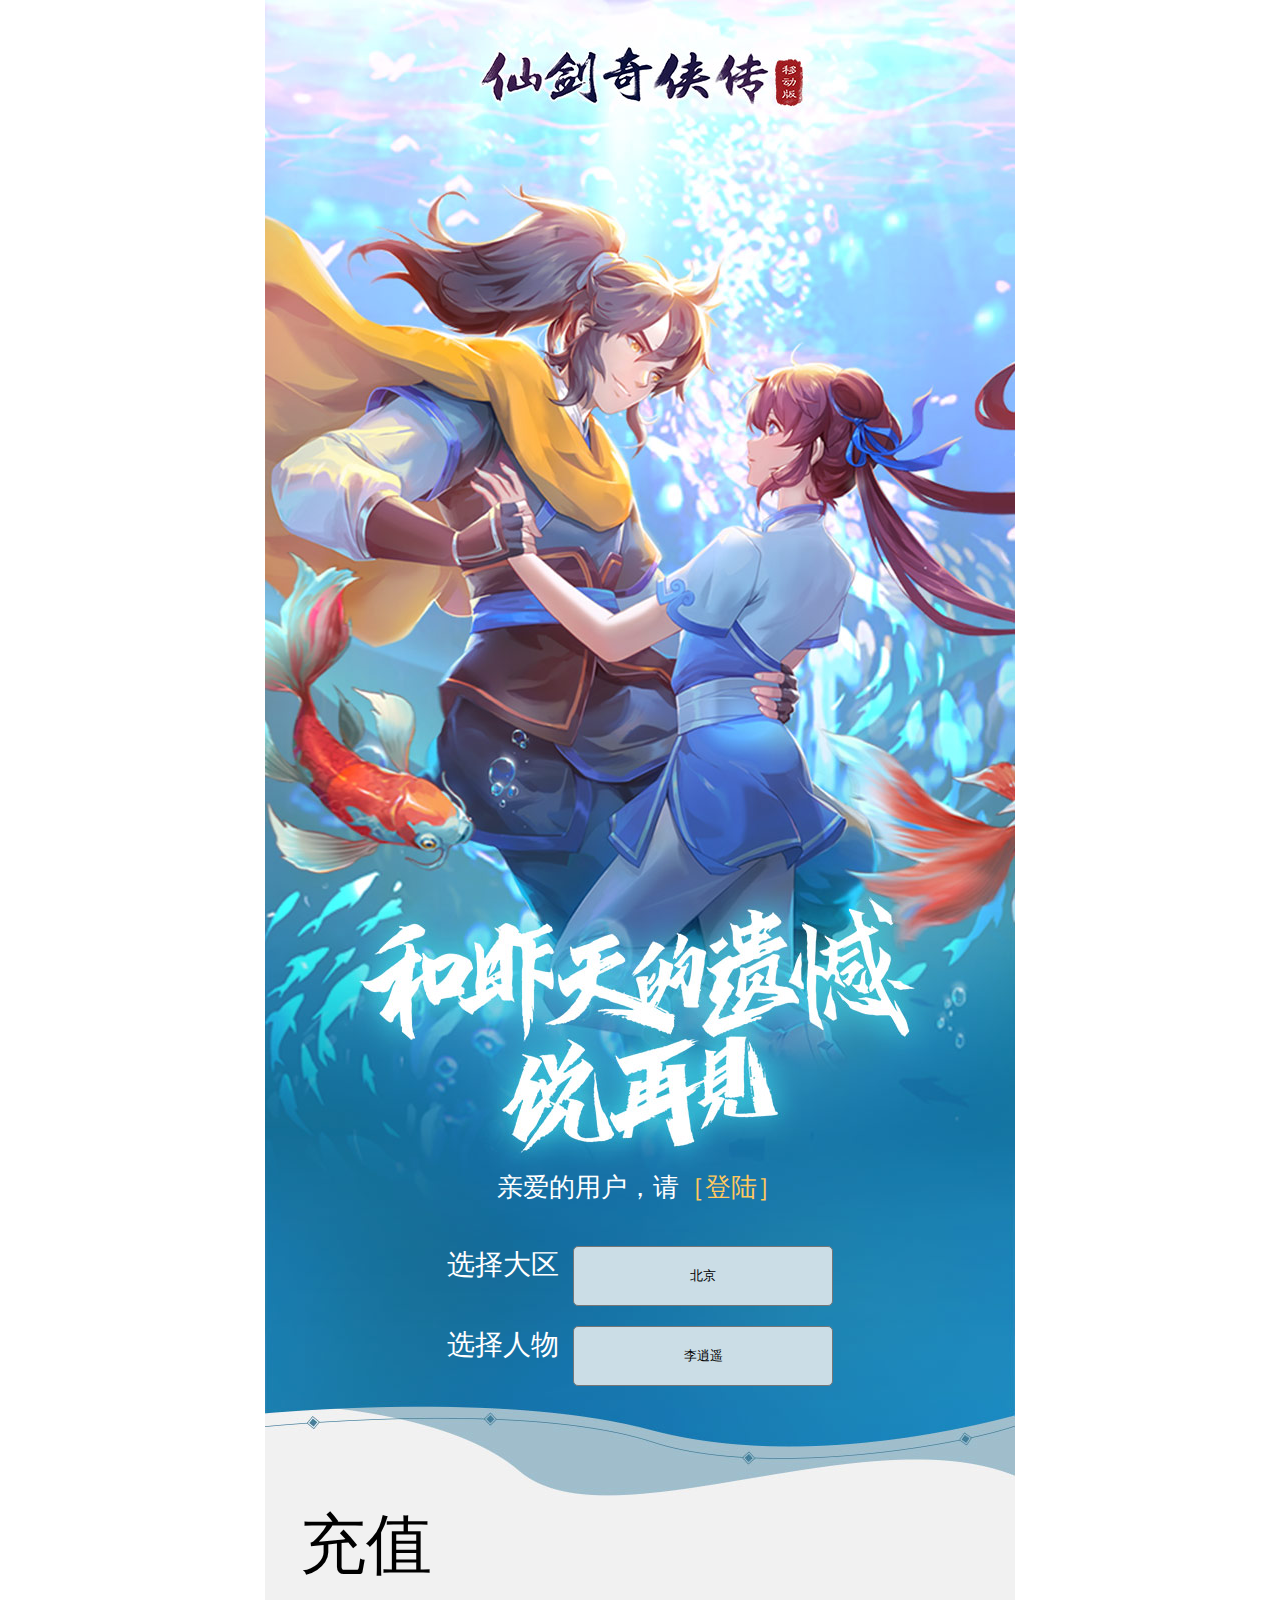
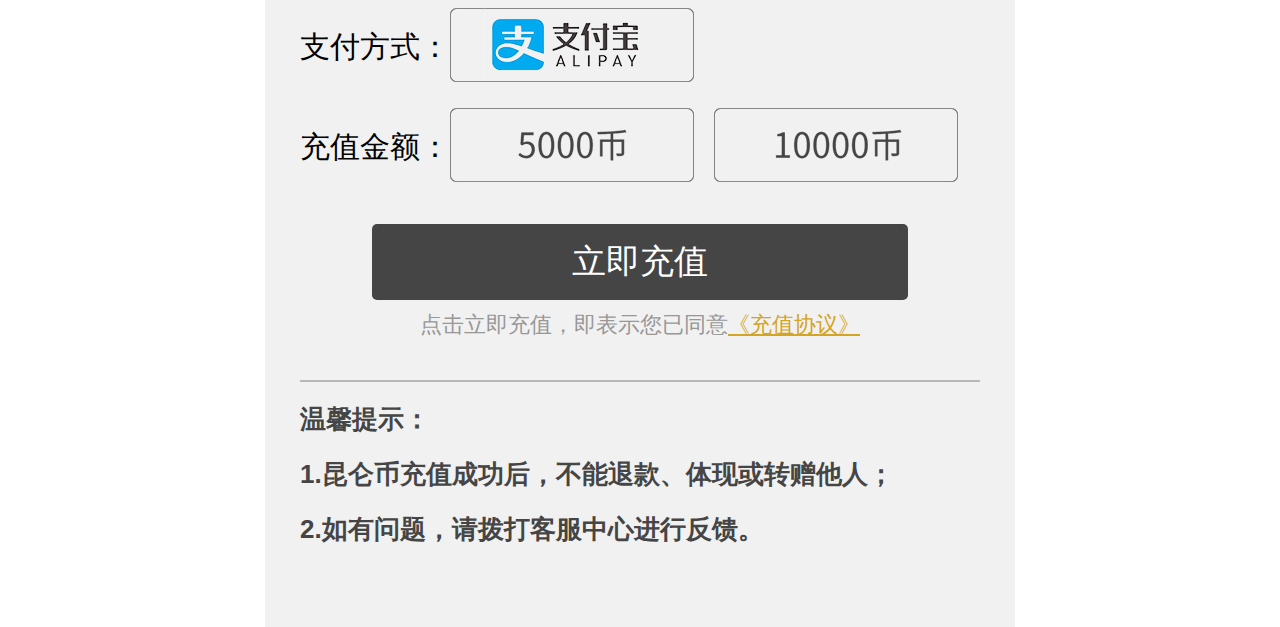
==== index.html @ af22e5aa "仙剑支付中心测试" ====
<!DOCTYPE html>
<html >
<head>
<meta charset="utf-8" />
<meta content="width=device-width, initial-scale=1.0, maximum-scale=1.0, user-scalable=0" name="viewport">
<meta content="telephone=no" name="format-detection" />
<meta content="email=no" name="format-detection" />
<title>仙剑奇侠传支付</title>
<meta name="Keywords" content=""/>
<meta name="description" content=""/>
<link href="css/main.css" rel="stylesheet" type="text/css">
</head>
<body>
	<div class="wrap">
    	<!--第一屏-->
        <div class="page_1">
        	 <div class="logo"></div> 
        	 <div class="page_wrap">
                <p class="title">亲爱的用户，请<a href='#'>［登陆］</a></p>
                <div class="select">
                	<span class="select_01">选择大区</span>
                	<span class="select_02">
                        <select name="" class="select_list">
                            <option>北京</option>
                            <option>上海</option>
                             <option>上海</option>
                        </select>
                    </span>
                    </div>
                  <div class="select">
                	<span class="select_01">选择人物</span>
                    <span class="select_02">
                    	<select name="" class="select_list"> 
                            <option>李逍遥</option>
                            <option>李逍遥</option>
                            <option>灵儿</option>
                            <option>醉酒仙</option>
                        </select>
                    </span>
               </div>
        	</div>
        
        </div>
         <!--第二屏-->
		<div class="page_3">
            <div class="recharge">
                <h4>充值</h4>
                <p class="payment"><span class="name">支付方式：</span><span class="type"><a href="#"><img src="images/choose_01.png"></a></span><span class="type"></span></p>
                <p class="payment" ><span class="name">充值金额：</span><span class="type"><a href="#"><img src="images/choose_02.png"></a></span><span class="type"><a href="#"><img src="images/choose_03.png"></a></span></p>
                <p class="btn"><a href='#'>立即充值</a></p>
                <p class="pact">点击立即充值，即表示您已同意<a href='#'>《充值协议》</a></p>
            </div>
            <div class="border_line"></div>
            <div class="tip">
                <p>温馨提示：</p>
                <p>1.昆仑币充值成功后，不能退款、体现或转赠他人；</p>
                <P>2.如有问题，请拨打客服中心进行反馈。</P>
            </div>
		</div>
      
	</div>
     <!--弹出-->
    <div class="masked"></div>
    <!--成功-->
    <div class="success">
      <p  class="green">充值成功</p>
      <p class="right"><img src="images/right.png"></p>
      <p class="fan_index hand">返回首页</p>
    </div>
    <!--失败-->
    <div class="lose">
      <p  class="red">充值成功</p>
      <p class="wrong"><img src="images/wrong.png"></p>
      <p class="fan_index">>重新充值</p>
    </div>
<script type="text/javascript" src="js/jquery.min.js"></script> 
<script type="text/javascript" src="js/index.js"></script>

</body>
</html>
---- css/main.css ----
html,body,ul,ol,h1,h2,h3,h4,h5,h6,p,th,td,dl,dt,dd,form,input,textarea,select,opation,.cf{margin:0;padding:0;}
textarea,select,input{-webkit-appearance: none; -moz-appearance: none; -o-appearance: none; appearance: none;}
body{ font-family: Helvetica, Microsoft YaHei, Tohoma, Arial;}
h1,h2,h3,h4,h5,h6,b{font-weight: normal;}
a{text-decoration:none;outline:none;}
li{list-style:none}
img{border:none;/*vertical-align:middle;*/}
html{overflow-x:hidden;overflow:-Scroll;overflow-x:hidden}
/*浮动清理*/
.cf:before,.cf:after{content:".";display:block;height:0;visibility:hidden}
.cf:after{clear:both}
.cf{zoom:1}
.hand {
    cursor: pointer;
}
/*第一*/
.wrap{ margin:0 auto; width:7.5rem; position:relative;}
.page_1{ background:url(../images/page_01.jpg) no-repeat;width:7.5rem; height:15rem;  background-size: 100% 100%;}
/*.logo{width:3.94rem; height:0.9rem; position:absolute; left:50%; margin-left:-1.97rem; top:0.3rem;}
.logo img{width:3.94rem; height:0.9rem;}*/

.page_wrap{ width:7.5rem; position:absolute; top:11.7rem; width:4rem; margin-left:-2rem; left:50%; height:3rem;}
.page_wrap .title{font-size:0.26rem; color:#fff; display:flex; justify-content:center;}
.page_wrap .title a{color:#ffc85e;}
span.select_01{display:inline-block; color:#fff; font-size:0.28rem; height:0.6rem; line-height:1.2rem; margin-bottom:0.2rem;}
span.select_02{display:inline-block;height:0.6rem; line-height:0.6rem;}
.select_02 select{ background:#cbdde6;border-radius:5px;width:2.6rem; height:0.6rem; text-align:center;text-align-last: center;}
div.select{ display:flex;align-items:center; justify-content:space-around; }
/*第三*/
.page_3{ background:#f1f1f1;width:6.8rem;  position: relative; padding:0rem 0.35rem 0.8rem;}
.recharge{margin-bottom:0.4rem;}
.recharge h4{font-size:0.66rem;margin-bottom:0.2rem;}
.payment {display: flex;height:0.74rem; align-items:center;margin-bottom:0.26rem;}
.payment span.name{display:inline-block;font-size:0.3rem; line-height:0.74rem; height:0.74rem;}
.payment span.type{display:inline-block;width:2.44rem;margin-right:0.2rem;}
span.type img{width:2.44rem; height: 0.74rem;}
p.btn{display:flex;align-items:center; justify-content:center;margin-top:0.4rem;margin-bottom:0.1rem;}
.btn a{color:#fff; font-size:0.34rem; text-align:center;padding:0.15rem 2rem; background:#454545;border-radius:5px;}
p.pact{color:#989898; font-size:0.22rem;display:flex;align-items:center; justify-content:center;}
p.pact a{color:#d4a424; text-decoration:underline;}
.tip p{color:#454545; font-size:0.26rem;margin-top:0.2rem; font-weight:600;}
.border_line{border-bottom:0.02rem solid #b8b8b8;}
/*成功*/
.masked{background: rgba(0,0,0,0.3);position:fixed;width:100%;height:100%;left:0;top:0; display:none;}
.success{transition: all 0.3s;z-index:10;width:6rem;position: fixed;background:rgba(241,241,241,1); border-radius:5px;color:#fff;top:50%;left:50%;transform:translate(-50%,-50%);padding:0.8rem 0.4rem;opacity: 0;pointer-events: none; display:flex; align-items:center; justify-content:center;  flex-direction:column; }
.success.active{opacity: 1;pointer-events: auto;}
p.green{color:#67a751; font-size:0.5rem; margin-bottom:0.8rem;}
p.right img,p.wrong img{width:1.44rem; height:1.43rem; margin-bottom:0.8rem;}
p.fan_index{ color:#fff;font-size:0.34rem; background:#4e8ba8; padding:0.26rem 1.6rem; border-radius:5px;}
p.fan_index a{color:#fff;}
/*失败*/
.lose{transition: all 0.3s;z-index:10;width:6rem;position: fixed;background:rgba(241,241,241,1); border-radius:5px;color:#fff;top:50%;left:50%;transform:translate(-50%,-50%);padding:0.8rem 0.4rem;opacity: 0;pointer-events: none; display:flex; align-items:center; justify-content:center;  flex-direction:column; }
.lose.active{opacity: 1;pointer-events: auto;}
p.red{color:#a83535; font-size:0.5rem; margin-bottom:0.8rem;}
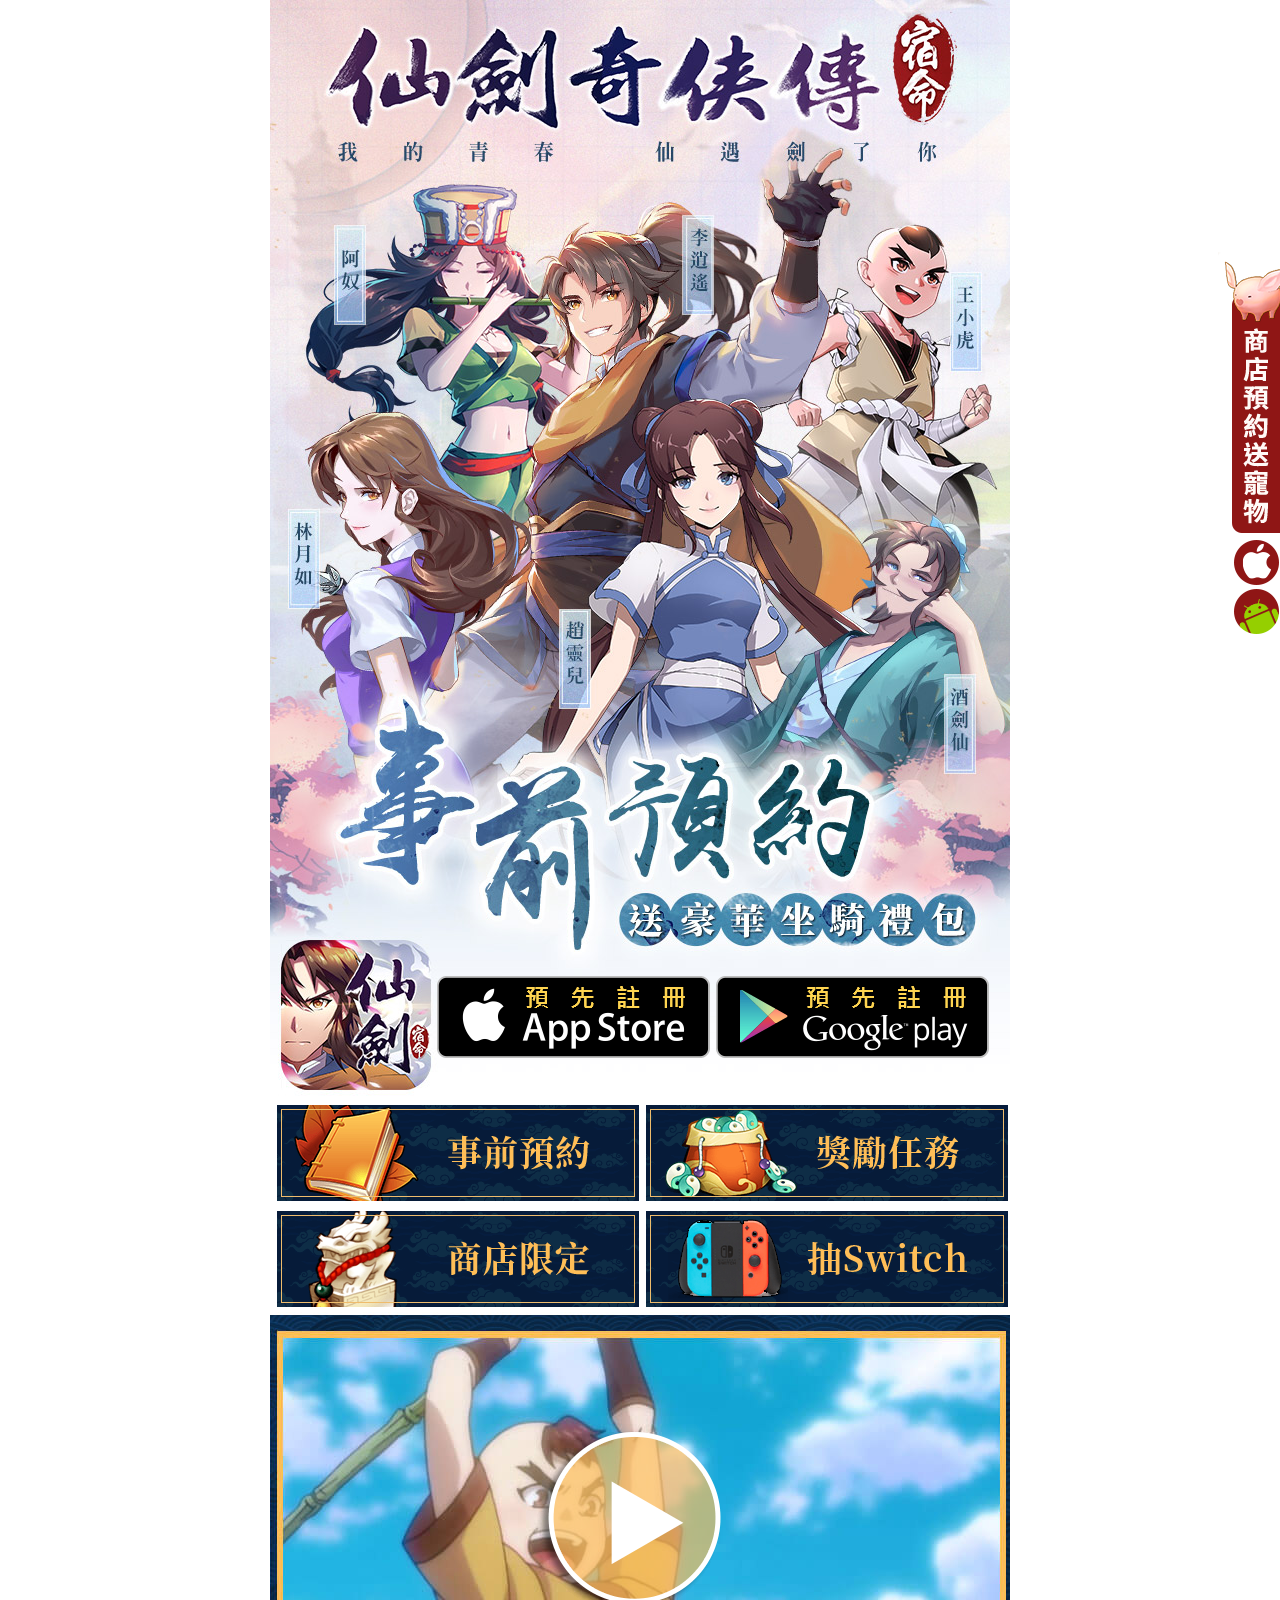
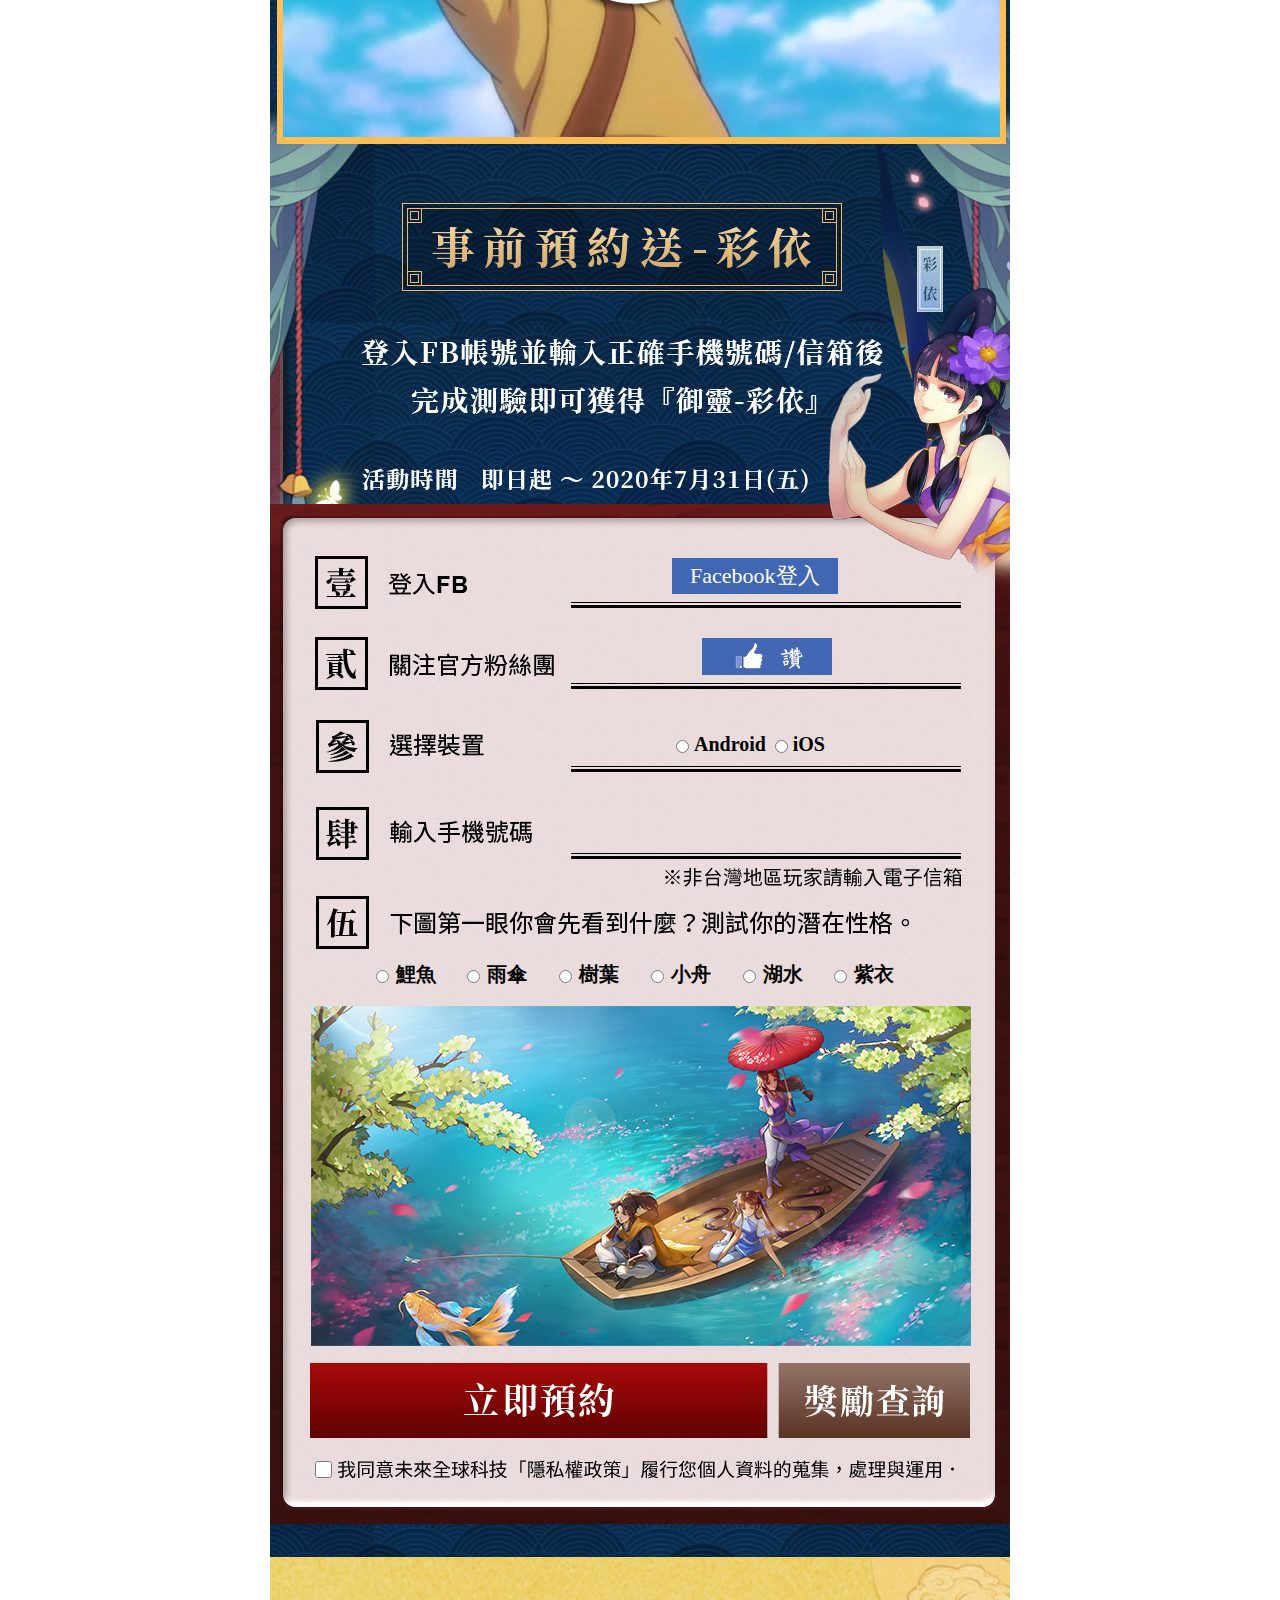
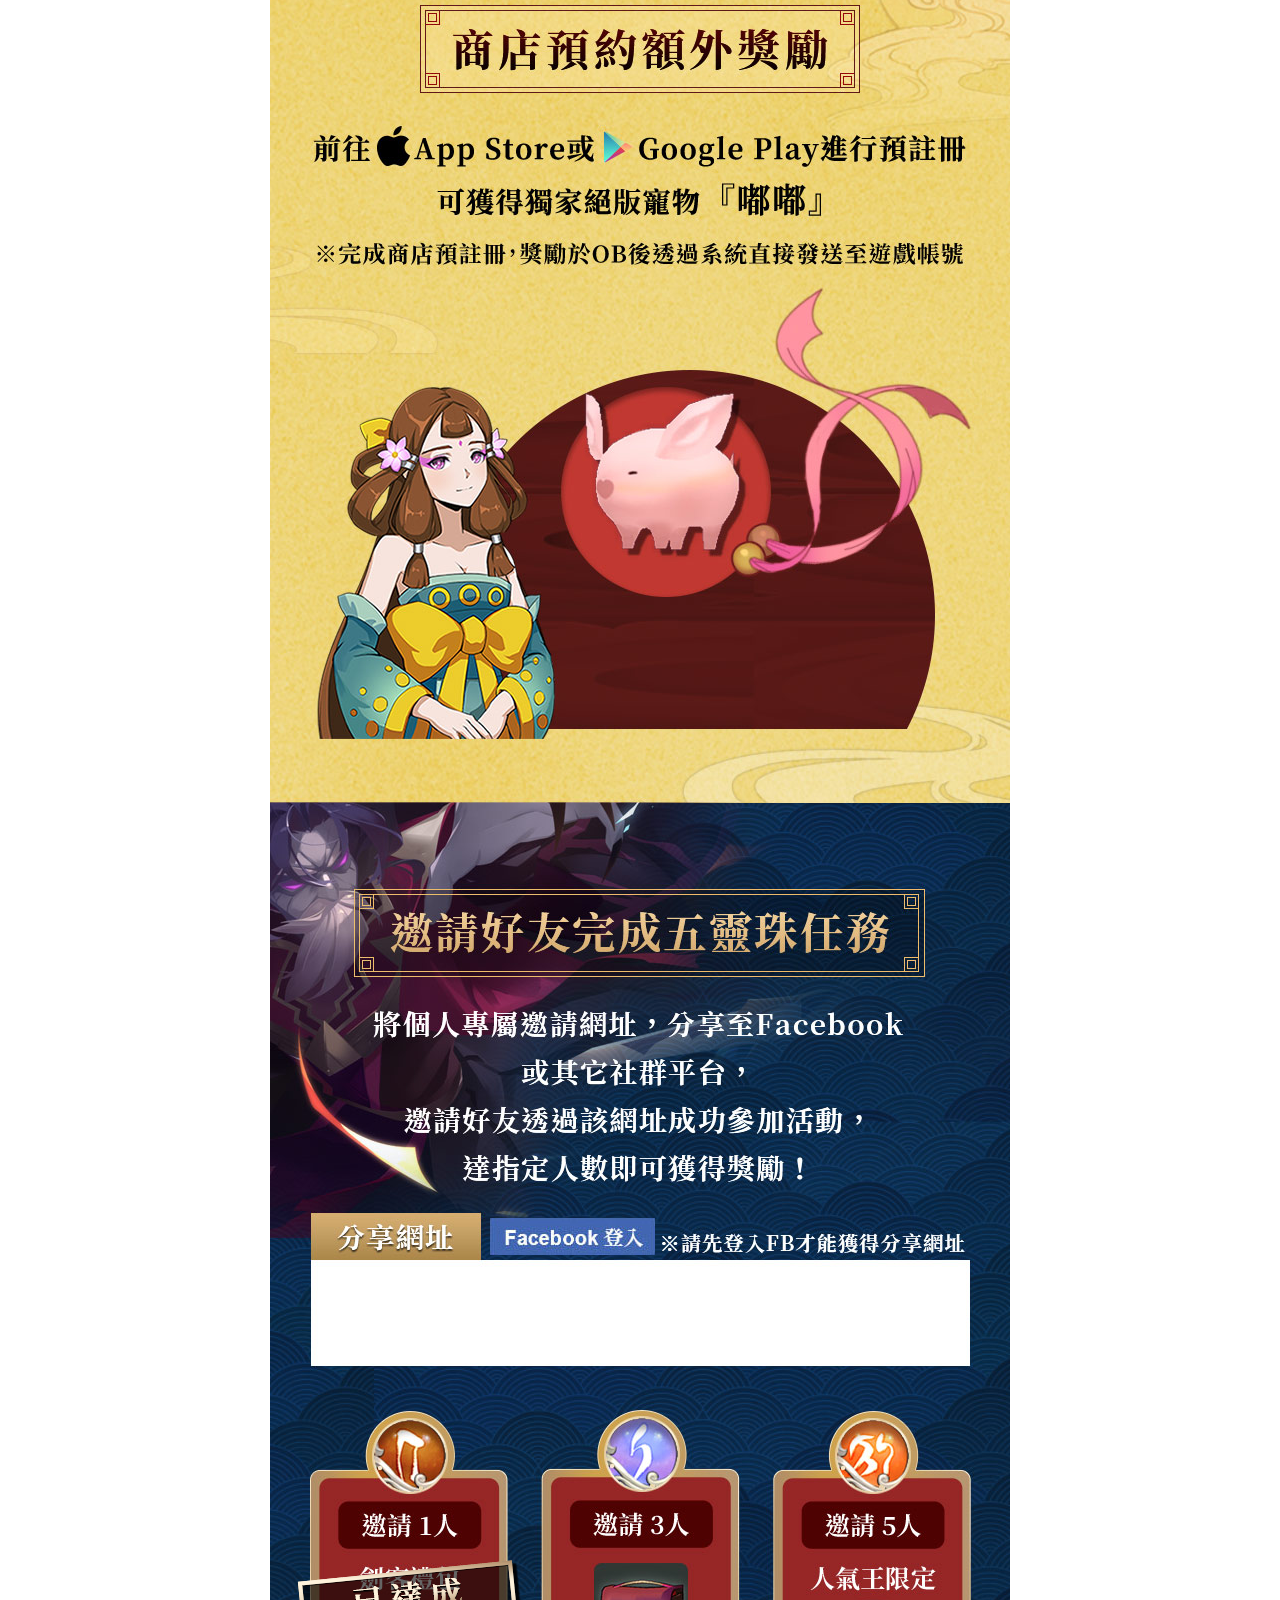
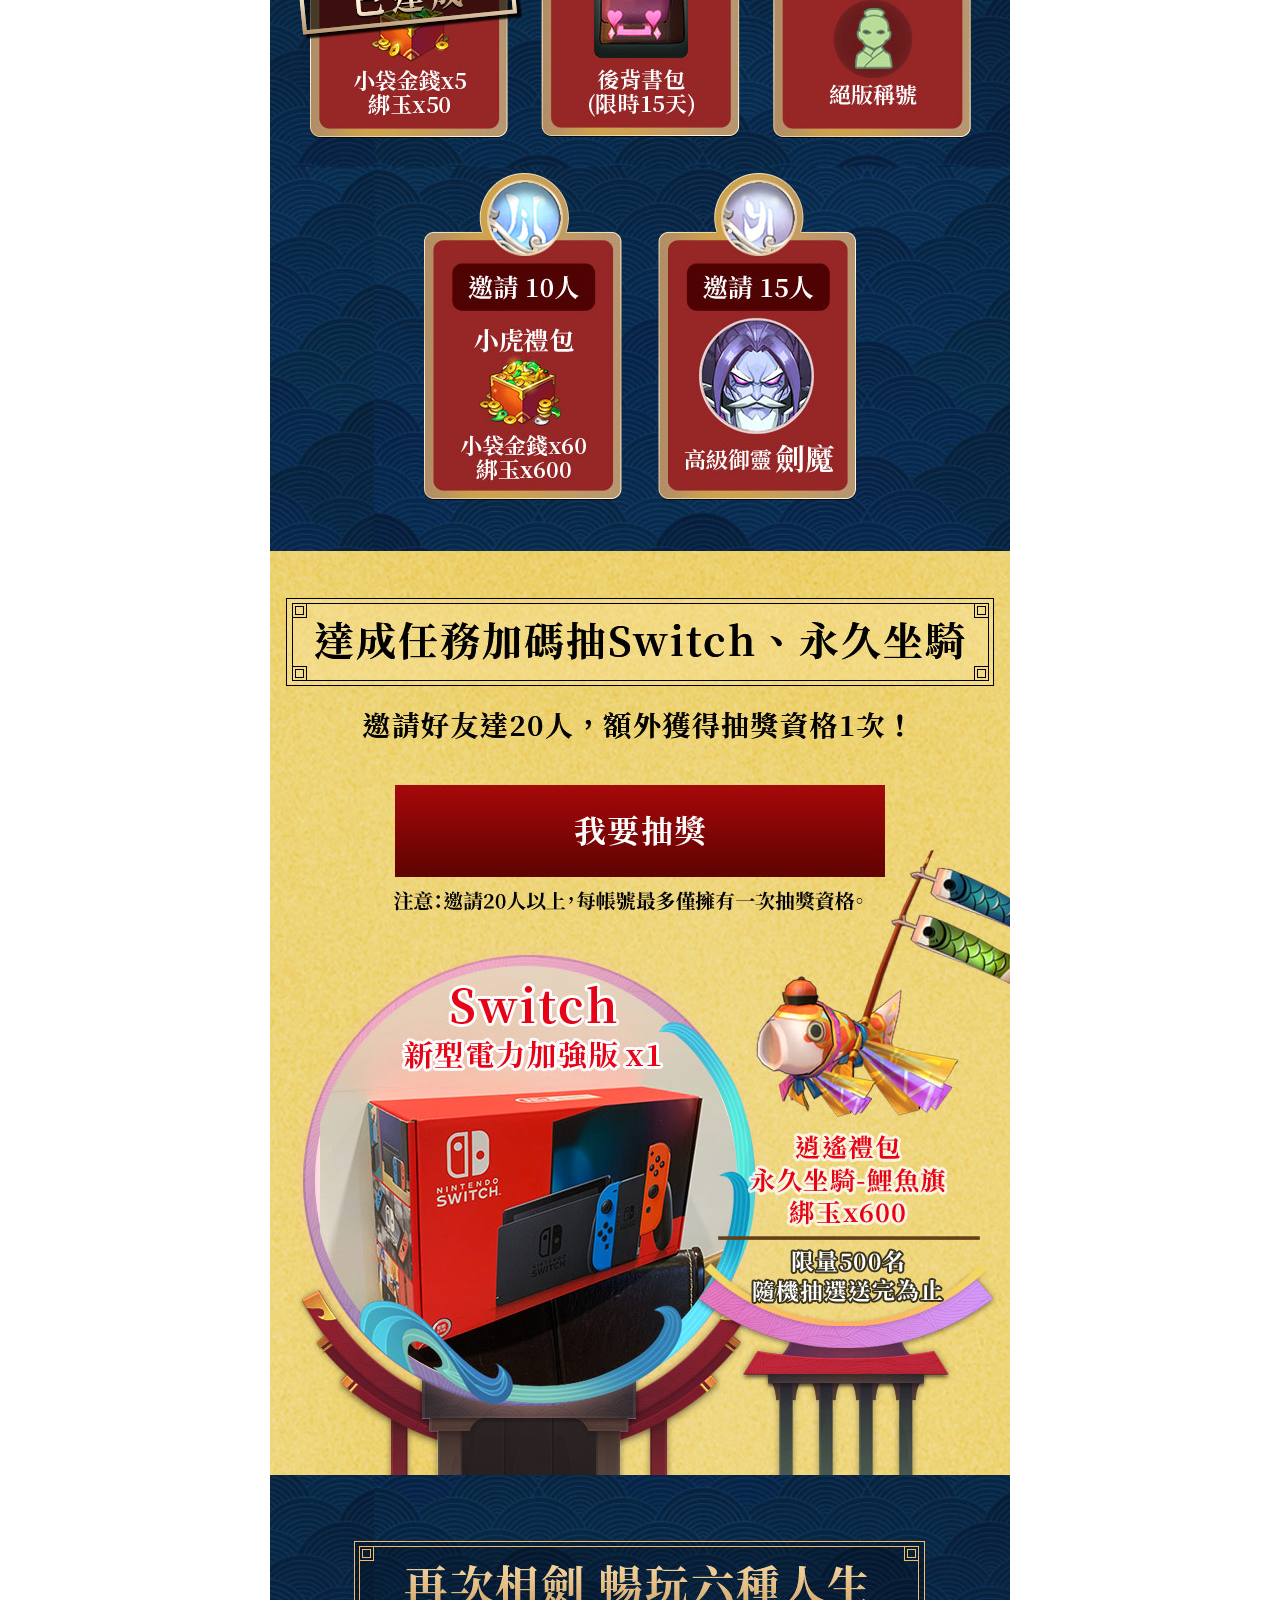
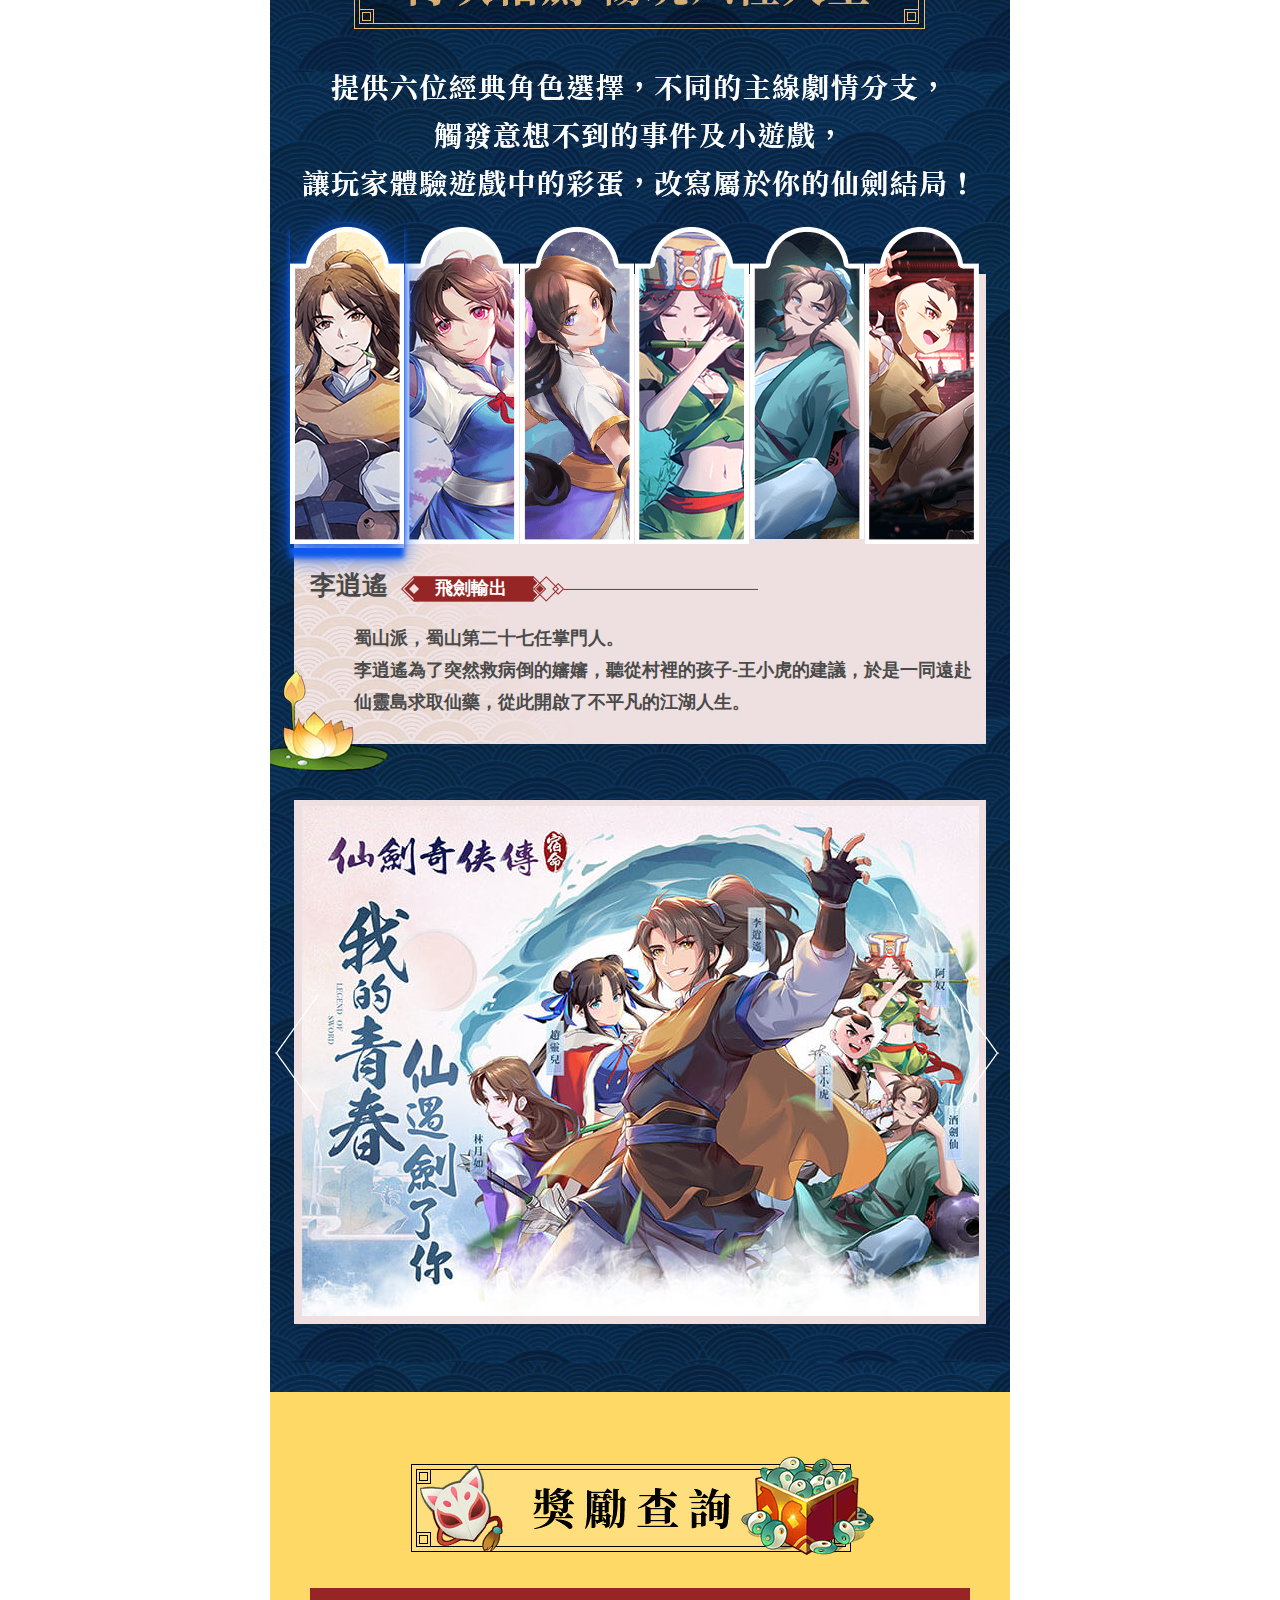
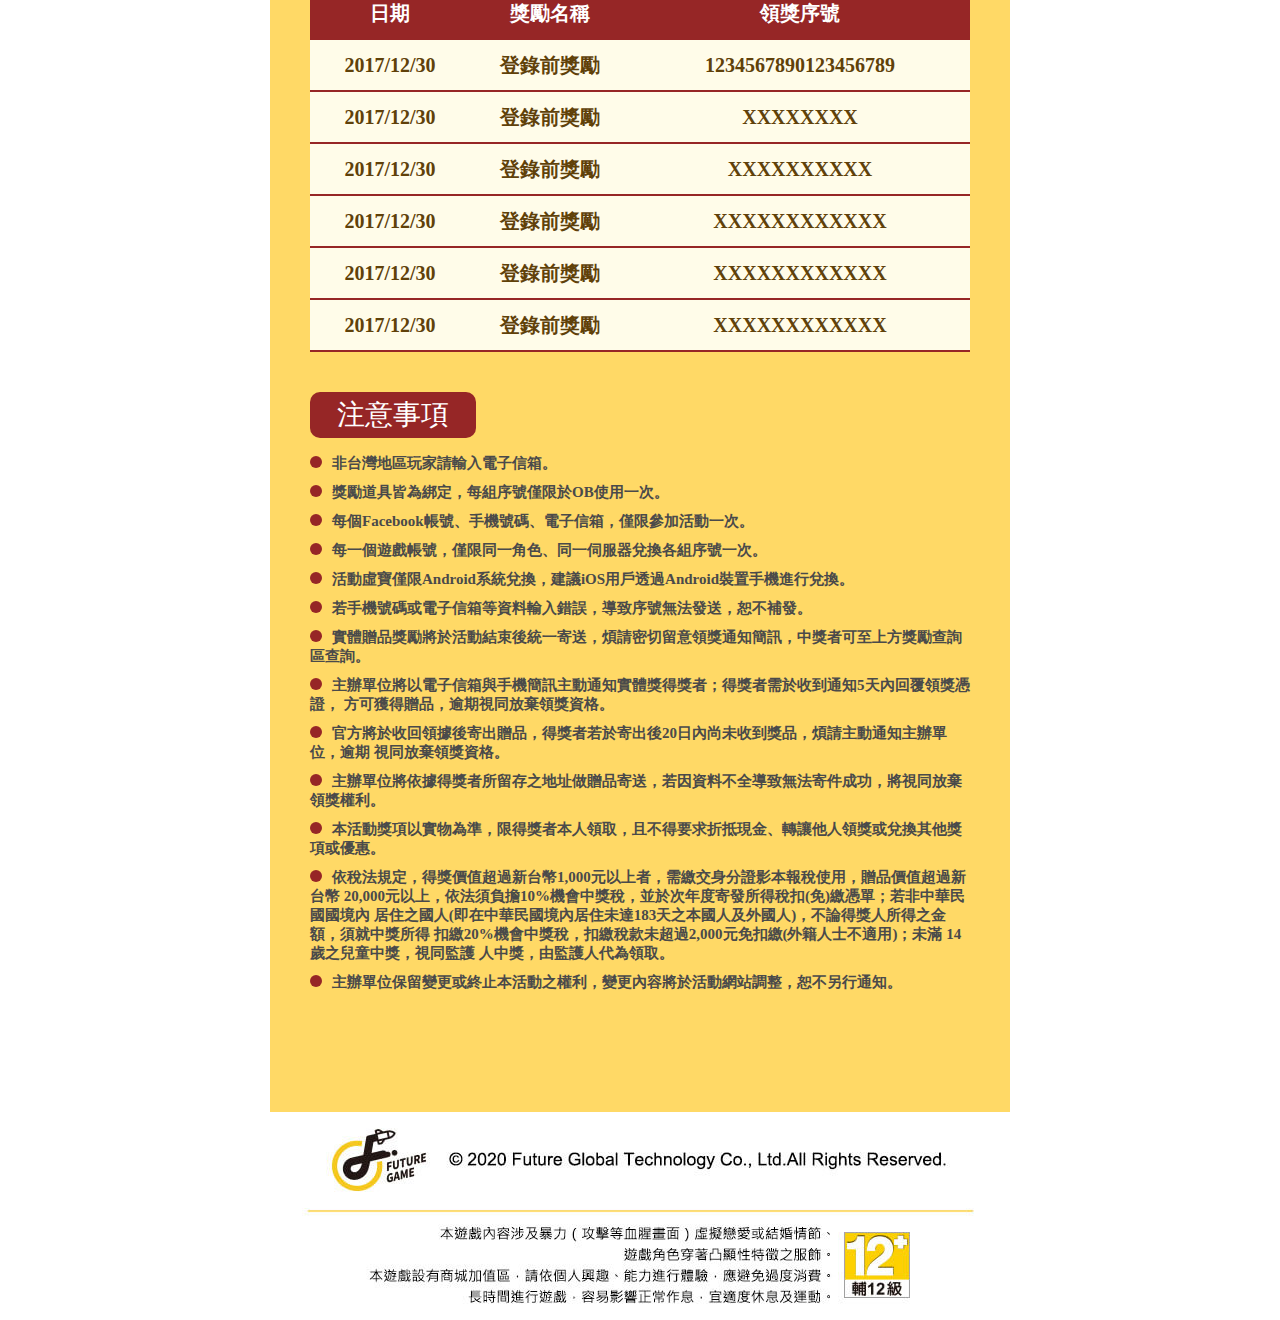
==== commit ceaafddc: "11" ====
--- a/index.html
+++ b/index.html
@@ -1,80 +1,283 @@
-<!DOCTYPE html>
-<html >
+﻿<!DOCTYPE html>
+<html>
 <head>
-<meta charset="utf-8" />
-<meta content="width=device-width, initial-scale=1.0, maximum-scale=1.0, user-scalable=0" name="viewport">
-<meta content="telephone=no" name="format-detection" />
-<meta content="email=no" name="format-detection" />
-<title>仙剑奇侠传支付</title>
-<meta name="Keywords" content=""/>
-<meta name="description" content=""/>
-<link href="css/main.css" rel="stylesheet" type="text/css">
+	<meta charset="utf-8">
+    <meta content="yes" name="apple-mobile-web-app-capable" />
+    <meta content="black" name="apple-mobile-web-app-status-bar-style" />
+    <meta content="telephone=no" name="format-detection" />
+    <meta content="email=no" name="format-detection" />
+    <meta name="viewport" content="target-densitydpi=device-dpi" />
+   	<title></title>
+    <meta name="keywords" content="">
+    <meta name="description" content="">
+    <link rel="stylesheet" href="css/swiper.min.css"/>
+    <link rel="stylesheet" href="css/shou_main.css" />
+    <link rel="stylesheet" href="css/colorbox.css" />
 </head>
 <body>
-	<div class="wrap">
-    	<!--第一屏-->
-        <div class="page_1">
-        	 <div class="logo"></div> 
-        	 <div class="page_wrap">
-                <p class="title">亲爱的用户，请<a href='#'>［登陆］</a></p>
-                <div class="select">
-                	<span class="select_01">选择大区</span>
-                	<span class="select_02">
-                        <select name="" class="select_list">
-                            <option>北京</option>
-                            <option>上海</option>
-                             <option>上海</option>
-                        </select>
-                    </span>
-                    </div>
-                  <div class="select">
-                	<span class="select_01">选择人物</span>
-                    <span class="select_02">
-                    	<select name="" class="select_list"> 
-                            <option>李逍遥</option>
-                            <option>李逍遥</option>
-                            <option>灵儿</option>
-                            <option>醉酒仙</option>
-                        </select>
-                    </span>
-               </div>
-        	</div>
-        
-        </div>
-         <!--第二屏-->
-		<div class="page_3">
-            <div class="recharge">
-                <h4>充值</h4>
-                <p class="payment"><span class="name">支付方式：</span><span class="type"><a href="#"><img src="images/choose_01.png"></a></span><span class="type"></span></p>
-                <p class="payment" ><span class="name">充值金额：</span><span class="type"><a href="#"><img src="images/choose_02.png"></a></span><span class="type"><a href="#"><img src="images/choose_03.png"></a></span></p>
-                <p class="btn"><a href='#'>立即充值</a></p>
-                <p class="pact">点击立即充值，即表示您已同意<a href='#'>《充值协议》</a></p>
-            </div>
-            <div class="border_line"></div>
-            <div class="tip">
-                <p>温馨提示：</p>
-                <p>1.昆仑币充值成功后，不能退款、体现或转赠他人；</p>
-                <P>2.如有问题，请拨打客服中心进行反馈。</P>
-            </div>
-		</div>
-      
-	</div>
-     <!--弹出-->
-    <div class="masked"></div>
-    <!--成功-->
-    <div class="success">
-      <p  class="green">充值成功</p>
-      <p class="right"><img src="images/right.png"></p>
-      <p class="fan_index hand">返回首页</p>
-    </div>
-    <!--失败-->
-    <div class="lose">
-      <p  class="red">充值成功</p>
-      <p class="wrong"><img src="images/wrong.png"></p>
-      <p class="fan_index">>重新充值</p>
-    </div>
-<script type="text/javascript" src="js/jquery.min.js"></script> 
-<script type="text/javascript" src="js/index.js"></script>
-
+<div id="wrapper">
+        <!--第一屏 -->  
+        <div class="top_right"><a href="https://smarturl.it/cp_pre_mob" target="_blank"><img src="images/right_img.png"></a></div>
+        <div class="part part1">
+          <ul class="list_ul">
+                <li id="one"><img src="images/phone_list_li1.png"></li>
+                <li id="two"><img src="images/phone_list_li2.png"></li>
+                <li id="three"><img src="images/phone_list_li3.png"></li>
+                <li id="four"><img src="images/phone_list_li4.png"></li>
+            </ul>
+            <div class="logo"><a href="https://smarturl.it/cp_pre_home" target="_blank"></a></div>
+            <div class="sprite">
+              <a  class='iframe2' href="https://www.youtube.com/embed/CpLY46cc-Ug?ytcenter-autoplay=1&loop=1&playlist=O5Fpp-TJBps;controls=0&showinfo=0&fmt=22"><img src="images/phone_img1_03.png"></a>
+            </div>
+            <div class="goog_img hand"><img src="images/phone_03.png"></div>
+            <div class="app_img hand"><img src="images/phone_09.png"></div>
+        </div>
+        <!--第二屏轮播 -->  
+        <div class="part part2" id="pro2">
+            <div class="container"> 
+              <div class="face_book">
+                <p><a href="https://www.facebook.com/cp.fut">Facebook登入</a></p>
+              </div>  
+              <div class="zan">
+                <p><img src="images/zan.jpg"></p>
+              </div>             
+              <div class="choose">
+                  <span><input name="radio1" type="radio" value=""></span><span>Android</span>
+                  <span><input name="radio1" type="radio" value=""></span><span>iOS</span>
+              </div>
+              <div class="input_tele" >
+                <P ><input name="" type="text"  class="text_content1"/></P>
+              </div>
+              <div class="radio_box">
+                  <div><span><input name="radio" type="radio" value=""></span><span>鯉魚</span></div>
+                  <div><span><input name="radio" type="radio" value=""></span><span>雨傘</span></div>
+                  <div><span><input name="radio" type="radio" value=""></span><span>樹葉</span></div>
+                  <div><span><input name="radio" type="radio" value=""></span><span>小舟</span></div>
+                  <div><span><input name="radio" type="radio" value=""></span><span>湖水</span></div>
+                  <div><span><input name="radio" type="radio" value=""></span><span>紫衣</span></div>
+              </div>
+              <div class="login_btn"><a class='iframe' href="result.html"></a></div>
+              <div class="chaxun_btn" id="five"><a href="#"></a></div>
+              <div class="checkbox">
+                <input name="" type="checkbox" value=""  class="checkbox_1"/>
+              </div> 
+            </div>
+        </div>    
+        <!--第三屏 -->  
+        <div class="part part3" id="pro3">
+            <div class="container">
+                <div class="register"  >
+                  <a href="https://smarturl.it/cp_pre_ios" target="_blank"></a>
+                </div>
+             	<div class="fb_share">
+                <a href="https://smarturl.it/cp_pre_gp" target="_blank"></a>
+                </div>
+            </div>
+        </div>
+    <!--第四屏 -->
+        <div class="part part4" id="pro4">
+            <div class="container">
+                <div class="input2" >
+                	<P ><input name="" type="text"  class="text_content2"/></P>
+                </div>
+                <div class="fb_dr"><a href="https://www.facebook.com/cp.fut"><img src="images/fb_btn1.jpg"></a></div>
+                <div class="da_cheng01"><img src="images/dacheng.png" ></div>
+                <div class="da_cheng02"></div>
+                <div class="da_cheng03"></div>
+                <div class="da_cheng04"></div> 
+                <div class="da_cheng05"></div>
+            </div>
+        </div>
+         <!--第五屏 -->  
+       <div class="part part5" id="pro5">
+            <div class="container">
+                <div class="jiang_41"><a href="images/jiang41_gong.png"  class="iframe3"></a></div>
+            </div>
+        </div>
+     <!--第六屏-->               
+     <div class="part part6" >
+      <div class="container">
+        <div class="role_tro">
+            <ul class="role_main">
+                <li class="active"><img src="images/role_01.png"></li>
+                  <li><img src="images/role_02.png"></li>
+                  <li><img src="images/role_03.png"></li>
+                  <li><img src="images/role_04.png"></li>
+                  <li><img src="images/role_05.png"></li>
+                  <li><img src="images/role_06.png"></li>
+              </ul>
+              <div class="role_text">
+                <div class="role_text_dis on">
+                      <h4>李逍遙  <span>飛劍輸出</span></h4>
+                      <p>蜀山派，蜀山第二十七任掌門人。<br/>李逍遙為了突然救病倒的嬸嬸，聽從村裡的孩子-王小虎的建議，於是一同遠赴仙靈島求取仙藥，從此開啟了不平凡的江湖人生。</p>
+                  </div>
+                  <div class="role_text_dis">
+                      <h4>趙靈兒  <span>遠程法術</span></h4>
+                      <p>隱居仙靈島，女媧族裔後人。<br/>在仙靈島上遇到獨自前來求藥的王小虎，便幫助他擊敗妖怪並治療小虎的爹爹，怎未料到一個月後，島上所出現的一個人將改變她的一生……</p>
+                  </div>
+                  <div class="role_text_dis">
+                      <h4>林月如  <span>近戰刺客</span></h4>
+                      <p>南武林盟主林南天的獨生女。<br/>發現家中僕人私奔，一怒之下追到了餘杭鎮，劉晉元擔心她也跟了上去。碰巧在碼頭遇到正準備出海的家中僕人，便與劉晉元一路追到了仙靈島上……</p>
+                  </div>
+                  <div class="role_text_dis">
+                      <h4>阿　奴  <span>遠程治療</span></h4>
+                      <p>白苗族的巫女，小小年紀就擔任大祭司職位。<br/>為了尋找可以拯救南疆的巫後女兒－趙靈兒，與師姐蓋羅嬌等人一起來到中原尋找，經過一番打聽後，得知趙靈兒在仙靈島上，並獨自前往展開旅程。</p>
+                  </div>
+                  <div class="role_text_dis">
+                      <h4>王小虎  <span>近戰坦克</span></h4>
+                      <p>與李逍遙同村的少年，相信人定勝天。<br/>因代替李逍遙去買食材，豈料回程時發現李大娘病倒了，連大夫也束手無策，於是想到之前爹爹病倒時，曾去仙靈島求藥，與李逍遙一同展開冒險。</p>
+                  </div>
+                  <div class="role_text_dis">
+                      <h4>酒劍仙  <span>近戰群攻</span></h4>
+                      <p>蜀山仙劍派弟子，被驅逐下山，浪跡江湖。<br/>嗜酒成痴，為了求得美酒四處斬妖除魔，恰巧碰到正在尋找仙靈島的阿奴，心想著仙靈島上可能有好酒，便御劍動身前往。</p>
+                  </div>
+              </div>
+          </div>
+          <div class="swiper_full">
+              <!-- Swiper -->
+              <div class="swiper-container part6_container">
+                  <div class="swiper-wrapper">
+                      <div class="swiper-slide"><img src="images/main5_img_01.jpg"></div>
+                      <div class="swiper-slide"><img src="images/main5_img_02.jpg"></div>
+                      <div class="swiper-slide"><img src="images/main5_img_03.jpg"></div>
+                      <div class="swiper-slide"><img src="images/main5_img_04.jpg"></div>
+                      <div class="swiper-slide"><img src="images/main5_img_05.jpg"></div>
+                  </div>
+              </div>
+              <!-- Add Arrows -->
+              <div class="swiper-button-next"></div>
+              <div class="swiper-button-prev"></div>
+          </div>
+      </div>
+     </div>
+       <!--第七屏 -->     
+     <div class="part7" id="pro7">
+      <div class="part7_title" id="pro5"><img src="images/part7_title.png" ></div>
+      <div class="part7_center">
+          <div id="s6">
+          <div class="s6_box1">
+          <table width="660" border="0" align="center" cellpadding="0" cellspacing="0">
+            <tr>
+              <td width="160" align="center" valign="middle" class="t1">日期</td>
+              <td width="160" align="center" valign="middle" class="t1">獎勵名稱</td>
+              <td width="340" align="center" valign="middle" class="t1">領獎序號</td>
+            </tr>
+            <tr>
+              <td width="160" align="center" valign="middle" class="t2">2017/12/30</td>
+              <td width="160" align="center" valign="middle" class="t2">登錄前獎勵</td>
+              <td width="340" align="center" valign="middle" class="t2"><span>1234567890123456789</span></td>
+            </tr>
+            <tr>
+              <td width="160" align="center" valign="middle" class="t2">2017/12/30</td>
+              <td width="160" align="center" valign="middle" class="t2">登錄前獎勵</td>
+              <td width="340" align="center" valign="middle" class="t2"><span>XXXXXXXX</span></td>
+            </tr>
+             <tr>
+              <td width="160" align="center" valign="middle" class="t2">2017/12/30</td>
+              <td width="160" align="center" valign="middle" class="t2">登錄前獎勵</td>
+              <td width="340" align="center" valign="middle" class="t2"><span>XXXXXXXXXX</span></td>
+            </tr>
+            <tr >
+              <td width="160" align="center" valign="middle" class="t2">2017/12/30</td>
+              <td width="160" align="center" valign="middle" class="t2">登錄前獎勵</td>
+              <td width="340" align="center" valign="middle" class="t2"><span>XXXXXXXXXXXX</span></td>
+            </tr>
+             <tr >
+              <td width="160" align="center" valign="middle" class="t2">2017/12/30</td>
+              <td width="160" align="center" valign="middle" class="t2">登錄前獎勵</td>
+              <td width="340" align="center" valign="middle" class="t2"><span>XXXXXXXXXXXX</span></td>
+            </tr>
+             <tr >
+              <td width="100" align="center" valign="middle" class="t2">2017/12/30</td>
+              <td width="160" align="center" valign="middle" class="t2">登錄前獎勵</td>
+              <td width="340" align="center" valign="middle" class="t2"><span>XXXXXXXXXXXX</span></td>
+            </tr>
+          </table>
+          </div> 
+          </div>
+      </div>
+      <div class="part7_tip">
+        <h4>注意事項</h4>
+          <p>非台灣地區玩家請輸入電子信箱。</p>
+          <p>獎勵道具皆為綁定，每組序號僅限於OB使用一次。</p>
+          <p>每個Facebook帳號、手機號碼、電子信箱，僅限參加活動一次。</p>
+          <p>每一個遊戲帳號，僅限同一角色、同一伺服器兌換各組序號一次。</p>
+          <p>活動虛寶僅限Android系統兌換，建議iOS用戶透過Android裝置手機進行兌換。</p>
+          <p>若手機號碼或電子信箱等資料輸入錯誤，導致序號無法發送，恕不補發。</p>
+          <p>實體贈品獎勵將於活動結束後統一寄送，煩請密切留意領獎通知簡訊，中獎者可至上方獎勵查詢區查詢。</p>
+          <p>主辦單位將以電子信箱與手機簡訊主動通知實體獎得獎者；得獎者需於收到通知5天內回覆領獎憑證，
+方可獲得贈品，逾期視同放棄領獎資格。</p>
+          <p>官方將於收回領據後寄出贈品，得獎者若於寄出後20日內尚未收到獎品，煩請主動通知主辦單位，逾期
+視同放棄領獎資格。</p>
+          <p>主辦單位將依據得獎者所留存之地址做贈品寄送，若因資料不全導致無法寄件成功，將視同放棄領獎權利。</p>
+          <p>本活動獎項以實物為準，限得獎者本人領取，且不得要求折抵現金、轉讓他人領獎或兌換其他獎項或優惠。</p>
+          <p>依稅法規定，得獎價值超過新台幣1,000元以上者，需繳交身分證影本報稅使用，贈品價值超過新台幣
+          20,000元以上，依法須負擔10%機會中獎稅，並於次年度寄發所得稅扣(免)繳憑單；若非中華民國國境內
+          居住之國人(即在中華民國境內居住未達183天之本國人及外國人)，不論得獎人所得之金額，須就中獎所得
+          扣繳20%機會中獎稅，扣繳稅款未超過2,000元免扣繳(外籍人士不適用)；未滿 14歲之兒童中獎，視同監護
+          人中獎，由監護人代為領取。</p>
+          <p>主辦單位保留變更或終止本活動之權利，變更內容將於活動網站調整，恕不另行通知。</p>
+      </div> 
+     </div>
+     <div class="footer">
+        <img src="images/footer.jpg" >
+     </div>
+     <div id="gotop">TOP</div>  
+</div>
+<script type="text/javascript" src="js/jquery-1.10.1.min.js"></script>
+<script type="text/javascript" src="js/jquery.colorbox.js"></script>
+<script type="text/javascript" src="js/swiper.min.js"></script>
+<script type="text/javascript" src="js/lunbo_index.js"></script>
+<script>
+  var swiper = new Swiper('.part6_container', {
+    spaceBetween: 30,
+    centeredSlides: true,
+    loop:true,
+      autoplay: {
+        delay: 2500,
+        disableOnInteraction: false,
+      },
+      pagination: {
+        el: '.swiper-pagination',
+        clickable: true,
+      },
+      navigation: {
+        nextEl: '.swiper-button-next',
+        prevEl: '.swiper-button-prev',
+      },
+  });
+</script>
+<script>
+$(document).ready(function(){
+   //弹出
+  $(".iframe").colorbox({iframe:true, width:"710px", height:"810px"});
+       //达成任务加吗弹出
+  $(".iframe3").colorbox({iframe:true, transition:"none", width:"460px", height:"660px"});
+  $(".iframe2").colorbox({iframe:true, width:"660px", height:"460px"});
+  });
+</script>
+<!--浏览器兼容HTML5标签-->
+<!--[if lt IE 9]>
+  <script type="text/javascript" src="/js/html5.js"></script>
+<![endif]-->
+<!--移动端版本兼容 -->
+<script type="text/javascript">
+  var phoneWidth =  parseInt(window.screen.width);
+  var phoneScale = phoneWidth/740;
+  var ua = navigator.userAgent;
+  if (/Android (\d+\.\d+)/.test(ua)){
+    var version = parseFloat(RegExp.$1);
+    if(version>2.3){
+      document.write('<meta name="viewport" content="width=740, minimum-scale = '+phoneScale+', maximum-scale = '+phoneScale+', target-densitydpi=device-dpi">');
+    }else{
+      document.write('<meta name="viewport" content="width=740, target-densitydpi=device-dpi">');
+    }
+  } else {
+    document.write('<meta name="viewport" content="width=740, user-scalable=no, target-densitydpi=device-dpi">');
+  }
+</script>
+<!--移动端版本兼容 end -->
 </body>
 </html>
+
+
--- a/css/shou_main.css
+++ b/css/shou_main.css
@@ -0,0 +1,150 @@
+/* Base */
+html, body, div, span, object, iframe,h1, h2, h3, h4, h5, h6, p, blockquote, pre,abbr, address, cite, code,del, dfn, em, img, ins, kbd, q, samp,small, strong, sub, sup, var,b, i,dl, dt, dd, ol, ul, li,fieldset, form, label, legend,table, caption, tbody, tfoot, thead, tr, th, td,article, aside, canvas, details, figcaption, figure, footer, header, hgroup, menu, nav, section, summary,time, mark, audio, video {margin:0; padding:0;border:0;outline:0;font-size:100%;vertical-align:baseline;background:transparent;font-family:微软雅黑, 黑体 ;}
+article,aside,canvas,details,figcaption,figure,footer,header,hgroup,menu,nav,section,summary {display:block;}
+ul {list-style:none;}
+ul,ol,li{list-style:none; margin:0; padding:0;}
+h1, h2, h3, h4, h5, h6{font-weight:normal}
+a {margin:0;padding:0;border:0; text-decoration:none;}
+ins { background-color:#ff9;color:#000;text-decoration:none;}
+mark {background-color:#ff9;color:#000; font-style:italic;font-weight:bold;}
+del {text-decoration: line-through;}
+input, select { vertical-align:middle; border:none; margin:0; padding:0;}
+em{font-weight: bold;font-style: italic;}
+.hidden{display: none;}
+hr{ line-height:1; height:1px; background:none; border-top:1px dashed #9F9F9F;border-bottom:1px dashed #fff;}
+/* [background]  */
+html{min-height: 100%;overflow: auto;position:relative;	z-index: 1;	background: #fff;}
+body{position: relative;z-index:1;font-size:15px;color:#4A4A4A; }
+/* basics */
+a:hover {color: #0f93b9;}
+/*首页*/
+#wrapper{width: 740px; margin:0 auto; position:relative; overflow-x:hidden; }
+/*第一屏*/
+.part1{background-image:url(../images/phone_img_bg_01.jpg); width:740px; height:1744px; position:relative}
+.hand{ cursor:pointer;transition: all .6s;}
+.logo a{width: 681px;height: 120px; position: absolute;top: 15px;left: 20px; cursor:pointer; display:block; }
+.sprite {width: 214px;height: 207px;position: absolute;top:1423px;left: 262px; 	}
+.goog_img{position:absolute; top:972px; left:163px;}
+.goog_img img {overflow-x: hidden;overflow-y: hidden;  position: relative;z-index:1;transition-delay: 0s;transition-duration: 1s;transition-property: all; transition-timing-function: ease;
+	/* Firefox 4 */
+	-moz-transition-delay: 0s;
+    -moz-transition-duration: 1s;  
+    -moz-transition-property: all;
+    -moz-transition-timing-function: ease;
+	/* Safari 和 Chrome */
+	-webkit-transition-delay: 0s;
+    -webkit-transition-duration: 1s;
+    -webkit-transition-property: all;
+    -webkit-transition-timing-function: ease;
+	/* Opera */
+	-o-transition-delay: 0s;
+    -o-transition-duration: 1s;
+    -o-transition-property: all;
+    -o-transition-timing-function: ease;
+	border-radius:10px;}
+.goog_img img:hover {transform: scale(1.2, 1.2);	
+	-ms-transform:scale(1.2, 1.2); 	/* IE 9 */
+	-moz-transform:scale(1.2, 1.2); 	/* Firefox */
+	-webkit-transform:scale(1.2, 1.2); /* Safari 和 Chrome */
+	-o-transform:scale(1.2, 1.2); 	/* Opera */}
+
+.app_img{    position: absolute; top: 972px;left: 441px;}
+.app_img img {overflow-x: hidden;overflow-y: hidden;  position: relative;z-index:1;transition-delay: 0s;transition-duration: 1s;transition-property: all; transition-timing-function: ease;
+	/* Firefox 4 */
+	-moz-transition-delay: 0s;
+    -moz-transition-duration: 1s;  
+    -moz-transition-property: all;
+    -moz-transition-timing-function: ease;
+	/* Safari 和 Chrome */
+	-webkit-transition-delay: 0s;
+    -webkit-transition-duration: 1s;
+    -webkit-transition-property: all;
+    -webkit-transition-timing-function: ease;
+	/* Opera */
+	-o-transition-delay: 0s;
+    -o-transition-duration: 1s;
+    -o-transition-property: all;
+    -o-transition-timing-function: ease;
+	border-radius:10px;}
+.app_img img:hover {transform: scale(1.2, 1.2);	
+	-ms-transform:scale(1.2, 1.2); 	/* IE 9 */
+	-moz-transform:scale(1.2, 1.2); 	/* Firefox */
+	-webkit-transform:scale(1.2, 1.2); /* Safari 和 Chrome */
+	-o-transform:scale(1.2, 1.2); 	/* Opera */}
+#one{position:absolute; left:0px; top:1078px; cursor:pointer;}
+#two{position:absolute; left:373px; top:1078px; cursor:pointer;}
+#three{position:absolute; left:0px; top:1186px; cursor:pointer;}
+#four{position:absolute; left:373px; top:1186px; cursor:pointer;}
+.list_ul li{height:99px;padding-top:20px; margin-bottom:2px;width:360px;}
+/*首页第二屏*/
+.part2{background-image:url(../images/phone_img_bg_02.jpg); width:740px; height:1413px; position:relative;}
+.face_book{font-size:22px; color:#fff; padding:3px 18px;background:#4267b2; display:flex; justify-content:center; align-items:center;position: absolute;top: 414px; left:402px;}
+.face_book a{color:#fff;}
+.zan{width:100px; height:37px;background:#4267b2; padding-left:30px;position: absolute;top: 494px; left:432px;}
+.choose {    position: absolute;top: 589px; left: 406px; width: 177px; height: 32px; color: #000;font-weight: bold;}
+.choose span{margin-right:5px; font-size:20px;}
+.input_tele {       height: 42px; width: 389px; position: absolute; top: 659px; left: 302px; }
+.text_content1{width:389px; height:42px; line-height:42px; background:none; font-size:18px; float:left; border:none; overflow:hidden; text-align:center; }
+.login_btn a{       position: absolute;top: 1219px; left: 39px; width: 460px; height: 76px; display: block;}
+.chaxun_btn a{ position: absolute; top: 1219px; left: 509px; width: 187px;height: 76px; display: block; }
+.checkbox{    position: absolute; bottom: 79px; left: 45px;}
+.checkbox input{width:17px; height:17px;}
+.radio_box{position:absolute;top:810px; left:90px; width:550px; height:40px;line-height:40px; text-align:center; color:#000; font-weight:bold; display:flex; justify-content:center; font-size:20px;}
+.radio_box div{flex:1;}
+.radio_box div span:first-child{ margin-right:7px;}
+/*首页第三屏*/
+.part3{height: 846px; background-image:url(../images/phone_img_bg_03.jpg);width:740px;  position:relative;}
+.register a{    position: absolute;top: 651px;left: 16px;  width: 349px; height: 114px;display: block;}
+.fb_share a{    position: absolute;top: 651px;left: 378px;  width: 349px; height: 114px;display: block;}
+/*首页第四屏*/
+.part4{height: 1348px; background-image:url(../images/phone_img_bg_04.jpg);width:740px;  position:relative;}
+.input2{   height: 104px;width: 658px;position: absolute;top: 458px; left: 41px; }
+.text_content2{width:658px; height:104px; line-height:104px; background:none; font-size:18px; float:left; border:none; overflow:hidden; padding-left:10px;}
+.da_cheng01{position:absolute; top:753px; left:14px; width:255px; height:92px;}
+.da_cheng02{position:absolute; top:753px; left:247px;width:255px; height:92px;}
+.da_cheng03{position:absolute; top:753px; left:479px;width:255px; height:92px; }
+.da_cheng04{position:absolute; top:1118px; left:128px; width:255px; height:92px;}
+.da_cheng05{position:absolute; top:1118px; left:364px;width:255px; height:92px;}
+.fb_dr a{display:block;width:162px; height: 36px ;position:absolute;top:415px; left:220px;}
+/*首页第五屏*/
+.part5{height: 924px; background-image:url(../images/phone_img_05.jpg);width:740px;  position:relative;}
+.jiang_41 a{position: absolute;top: 230px;left: 124px; width: 491px;height: 97px; cursor:pointer; display:block;}
+/*首页第六屏*/
+.part6{height: 1173px; background-image:url(../images/phone_img_bg_06.jpg);width:740px;  position:relative; padding-top:344px;}
+.container{width: 740px;height: 100%;position: relative;margin: 0 auto;}
+.part6_container{width:677px; height:510px; margin-left:32px;margin-top:6px;}
+.swiper-slide img{width:677px; height:510px;}
+.role_tro{width:690px; height:581px; margin-left:20px;}
+.role_main{display:flex;justify-content:center;}
+.role_main .active{ transition: all .6s; filter: drop-shadow(0px 0px 10px #0d5aed); box-shadow: 0px 10px 5px #0d5aed;}
+.role_main li{margin-right:1px;transition: all 0.3s;}
+/* .role_main li:hover img{height:100%;} */
+.role_text h4{font-size:26px;font-weight:600; margin-bottom:15px;}
+.role_text h4 span{ display:inline-block; background-image:url(../images/title_bg.png); width:327px; height:38px; color:#fff; font-size:18px; padding-left:40px; line-height:38px;}
+.role_text p{font-size:18px; font-weight:600; line-height:32px; padding-left:44px;}
+.role_text{width:670px; height:170px; margin-left:20px; margin-top:20px;}
+.role_text_dis{display:none;}
+.on{display:block;transition: all 0.6s;}
+
+.swiper_full{width:740px; height:520px;position:relative; margin:0 auto;}
+.swiper-button-next, .swiper-button-prev{width:60px;height:130px;position:absolute;}
+.swiper-button-prev{background-image: url(../images/main5_left.png); top:200px;}
+.swiper-button-next{background-image: url(../images/main5_right.png);top:200px;}
+/*首页第七屏*/
+.part7{background:#ffd966; width:660px; padding:40px;}
+.part7_title{display:flex;justify-content:center; margin-bottom:15px;}
+#s6{ width:660px;height:  auto; margin:0 auto; }
+table td  {line-height:50px; background:#fffce9; height:50px; border-bottom:2px solid #962626; color:#604109;font-size:20px; font-weight:bold; }
+td.t1{background:#962626;color:#FFF; font-size:20px; font-weight:bold;}
+.part7_tip{width: 660px;font-weight: bold; margin:0 auto; padding-bottom:70px; margin-top:40px;}
+.part7_tip h4{font-size:28px; color:#fff; background:#962626; padding:4px 8px; border-radius:10px; width:150px; text-align:center; margin-bottom:16px;}
+.part7_tip p:before{content:""; display:inline-block;width:12px; height:12px; background:#962626; border-radius:50%; margin-right:10px;}
+.part7_tip p{margin-bottom:10px;font-size: 15px; }
+.footer{width:100%; height:140px; background:#fff;}
+.touming{filter: Alpha(opacity=50); /*ie支持*/ filter:Alpha(opacity=50);opacity:0.5;/*火狐支持*/width:100%;background:#000;position:absolute;top:0;left:0;z-index:100000;display:none;}
+.tc{width:600px; height:400px; position:relative; margin:0 auto; background:url(../images/tc_bg.jpg);}
+.tc_guanbi{ left: 586px;position: absolute;top:0px;}
+#gotop {display: none;position: fixed;right: 1%;bottom:20px;padding: 10px 10px;font-size: 20px;background: #777;color: white;cursor: pointer;	z-index:11111;}
+.footer{width:740px; height:208px;}
+
+.top_right {width: 71px;background:url(../images/right_bg.png);height:395px;position: fixed; top: 50%; right:0px;margin-top: -198px; z-index:1111;}
--- a/css/colorbox.css
+++ b/css/colorbox.css
@@ -0,0 +1,50 @@
+/*
+    Colorbox Core Style:
+    The following CSS is consistent between example themes and should not be altered.
+*/
+#colorbox, #cboxOverlay, #cboxWrapper{position:absolute; top:0; left:0; z-index:9999; overflow:hidden; -webkit-transform: translate3d(0,0,0);}
+#cboxWrapper {max-width:none;}
+#cboxOverlay{position:fixed; width:100%; height:100%;}
+#cboxMiddleLeft, #cboxBottomLeft{clear:left;}
+#cboxContent{position:relative;}
+#cboxLoadedContent{overflow:auto; -webkit-overflow-scrolling: touch;}
+#cboxTitle{margin:0;}
+#cboxLoadingOverlay, #cboxLoadingGraphic{position:absolute; top:0; left:0; width:100%; height:100%;}
+#cboxPrevious, #cboxNext, #cboxClose, #cboxSlideshow{cursor:pointer;}
+.cboxPhoto{float:left; margin:auto; border:0; display:block; max-width:none; -ms-interpolation-mode:bicubic;}
+.cboxIframe{width:100%; height:100%; display:block; border:0; padding:0; margin:0;}
+#colorbox, #cboxContent, #cboxLoadedContent{box-sizing:content-box; -moz-box-sizing:content-box; -webkit-box-sizing:content-box;}
+
+/* 
+    User Style:
+    Change the following styles to modify the appearance of Colorbox.  They are
+    ordered & tabbed in a way that represents the nesting of the generated HTML.
+*/
+#cboxOverlay{background:#000; opacity: 0.9; filter: alpha(opacity = 90);}
+#colorbox{outline:0;}
+    #cboxContent{margin-top:32px; overflow:visible; /*background:#000;*/}
+        .cboxIframe{/*background:#fff;*/}
+        #cboxError{padding:50px; border:1px solid #ccc;}
+        #cboxLoadedContent{/*background:#000;*/ padding:1px;}
+        #cboxLoadingGraphic{background:url(images/loading.gif) no-repeat center center;}
+        #cboxLoadingOverlay{background:#000;}
+        #cboxTitle{position:absolute; top:-22px; left:0; color:#000;}
+        #cboxCurrent{position:absolute; top:-22px; right:205px; text-indent:-9999px;}
+
+        /* these elements are buttons, and may need to have additional styles reset to avoid unwanted base styles */
+        #cboxPrevious, #cboxNext, #cboxSlideshow, #cboxClose {border:0; padding:0; margin:0; overflow:visible; text-indent:-9999px; width:20px; height:20px; position:absolute; top:-20px; background: url(../images/controls.png) no-repeat 0 0;}
+        
+        /* avoid outlines on :active (mouseclick), but preserve outlines on :focus (tabbed navigating) */
+        #cboxPrevious:active, #cboxNext:active, #cboxSlideshow:active, #cboxClose:active {outline:0;}
+
+        #cboxPrevious{background-position:0px 0px; right:44px;}
+        #cboxPrevious:hover{background-position:0px -25px;}
+        #cboxNext{background-position:-25px 0px; right:22px;}
+        #cboxNext:hover{background-position:-25px -25px;}
+        #cboxClose{background-position:-50px 0px; right:0;}
+        #cboxClose:hover{background-position:-50px -25px;}
+        .cboxSlideshow_on #cboxPrevious, .cboxSlideshow_off #cboxPrevious{right:66px;}
+        .cboxSlideshow_on #cboxSlideshow{background-position:-75px -25px; right:44px;}
+        .cboxSlideshow_on #cboxSlideshow:hover{background-position:-100px -25px;}
+        .cboxSlideshow_off #cboxSlideshow{background-position:-100px 0px; right:44px;}
+        .cboxSlideshow_off #cboxSlideshow:hover{background-position:-75px -25px;}
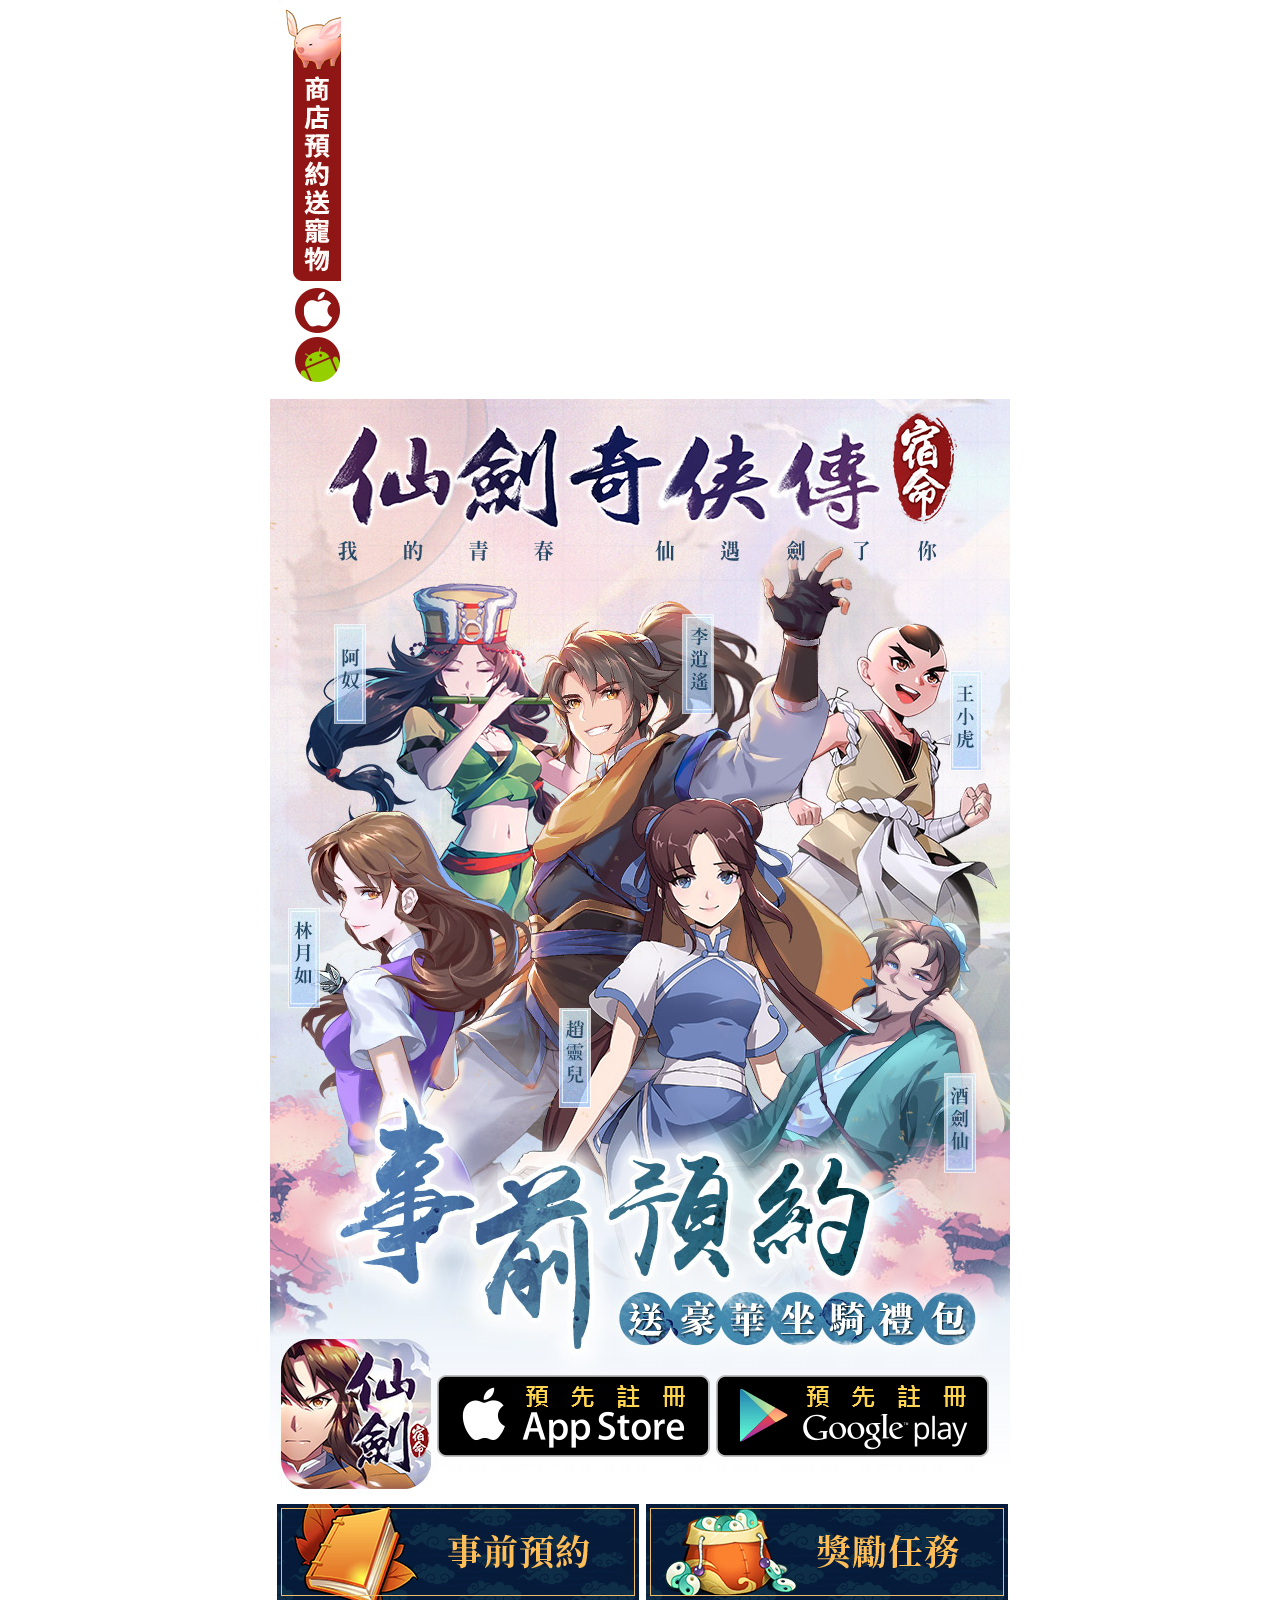
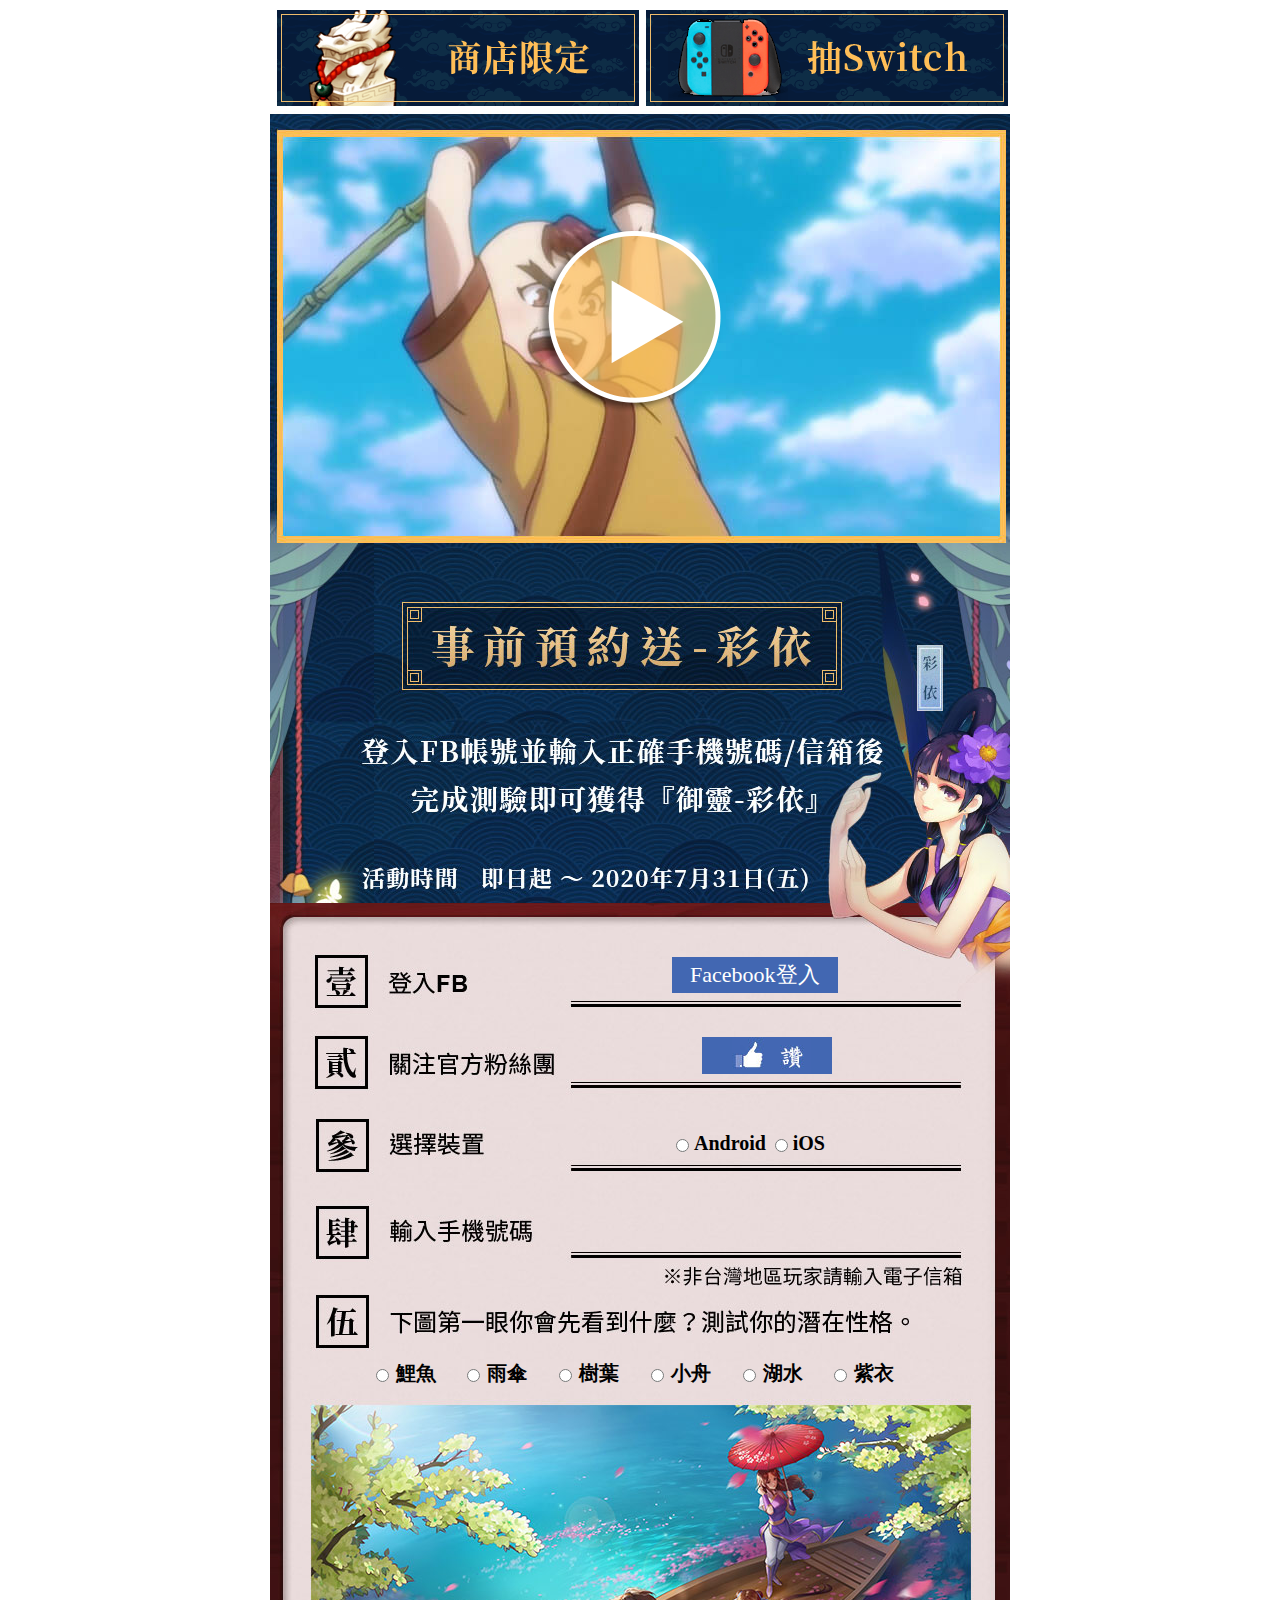
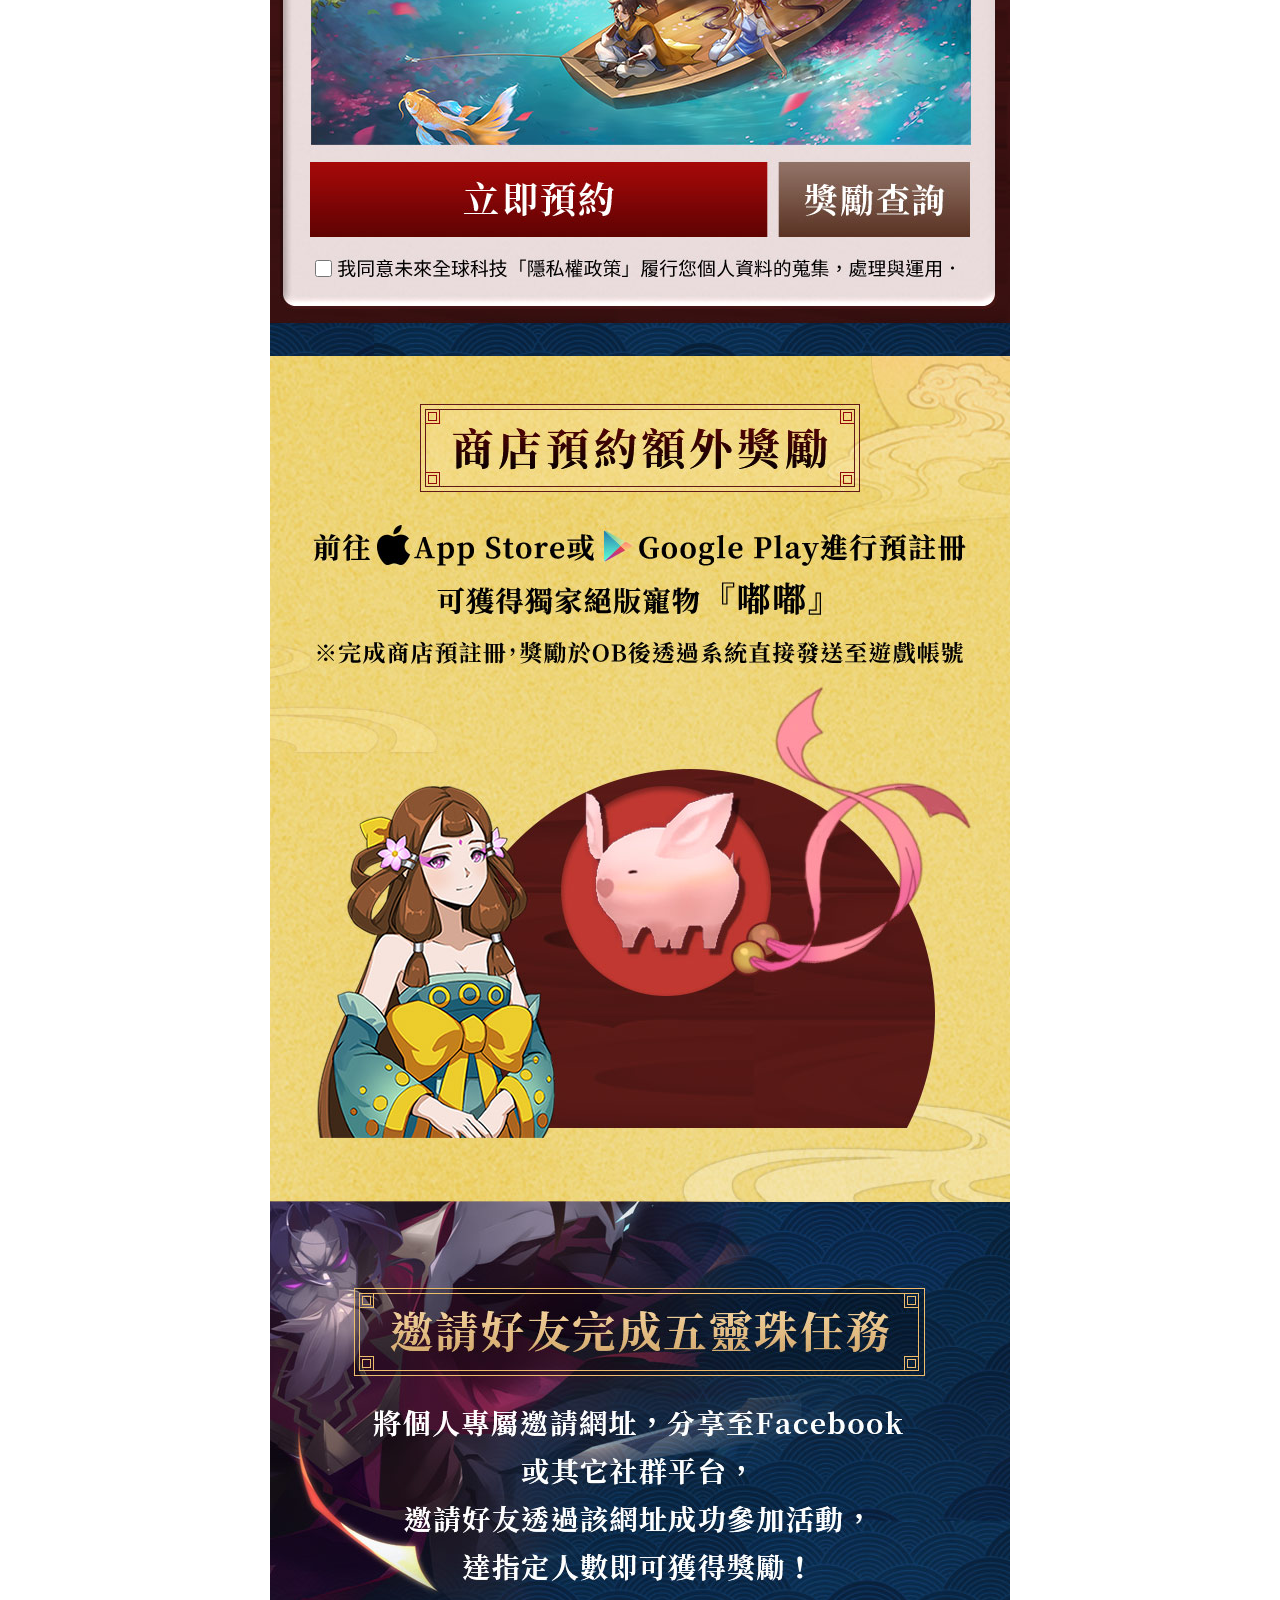
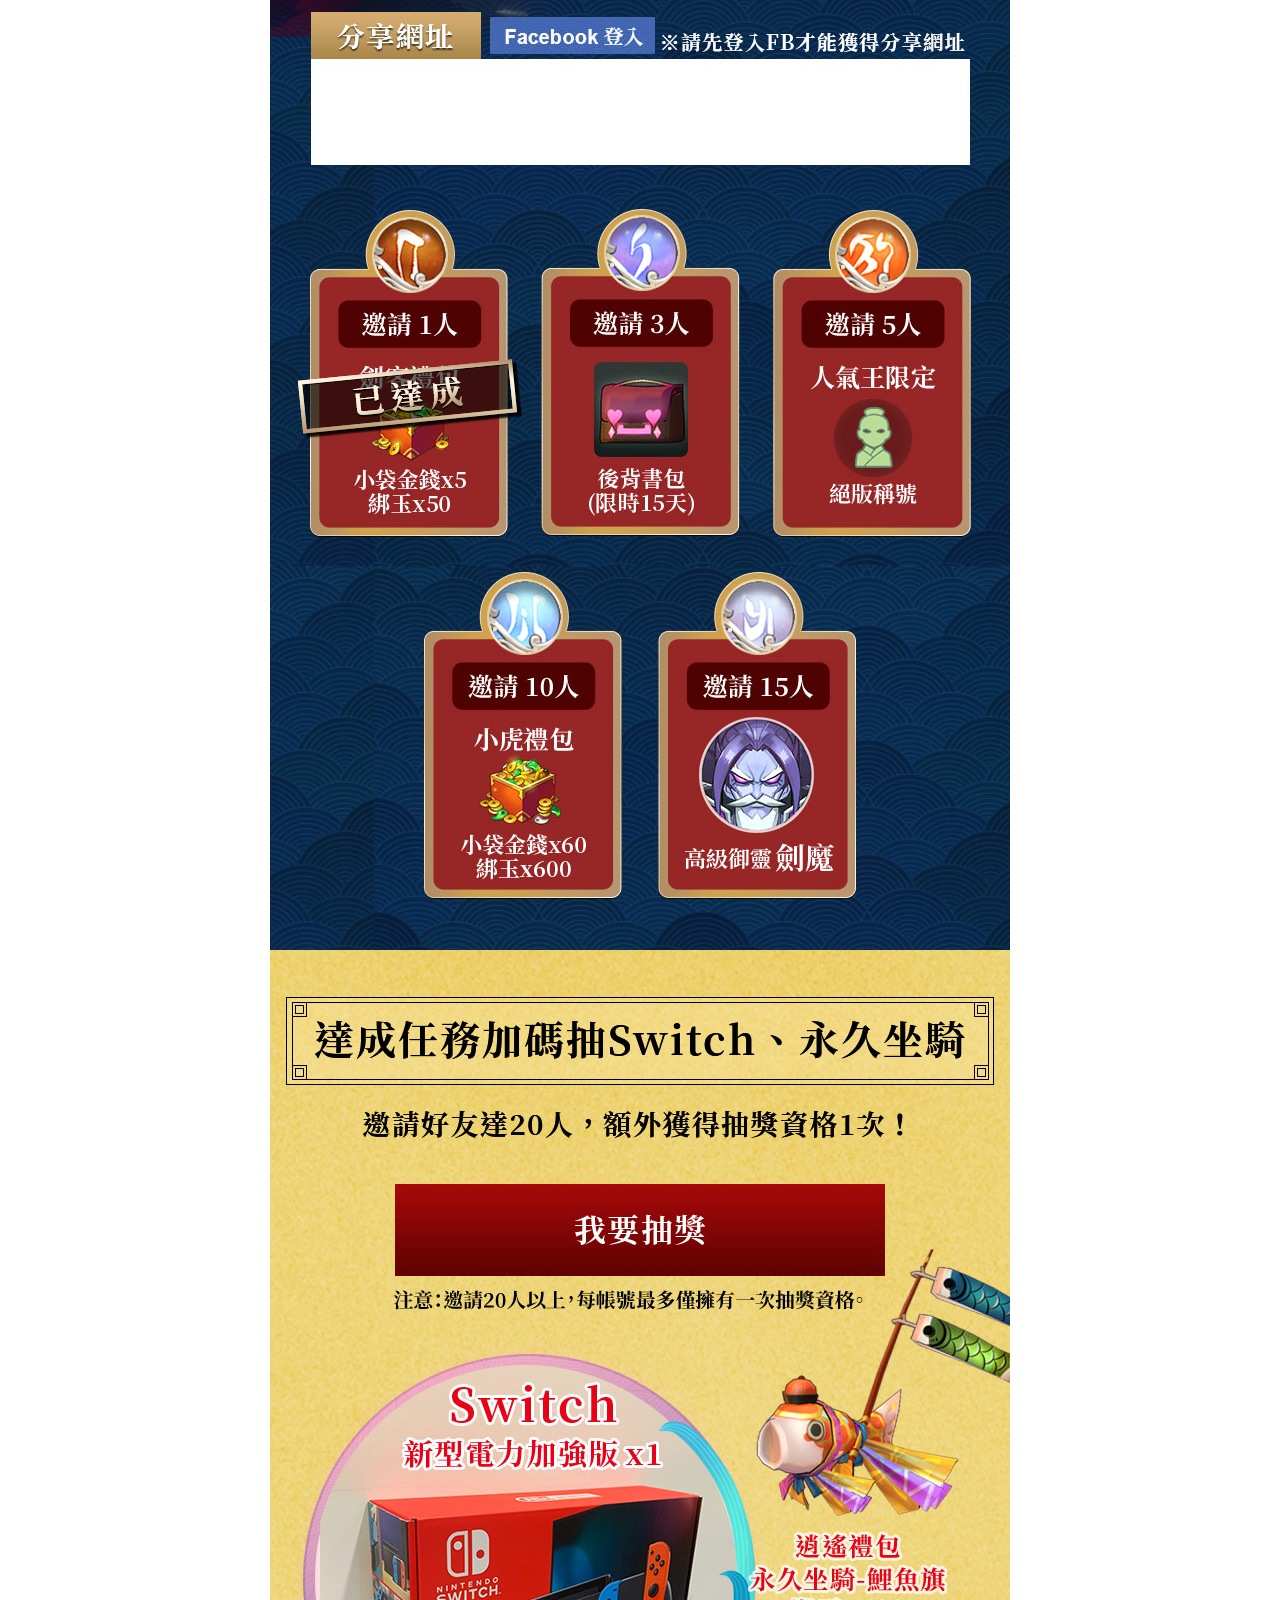
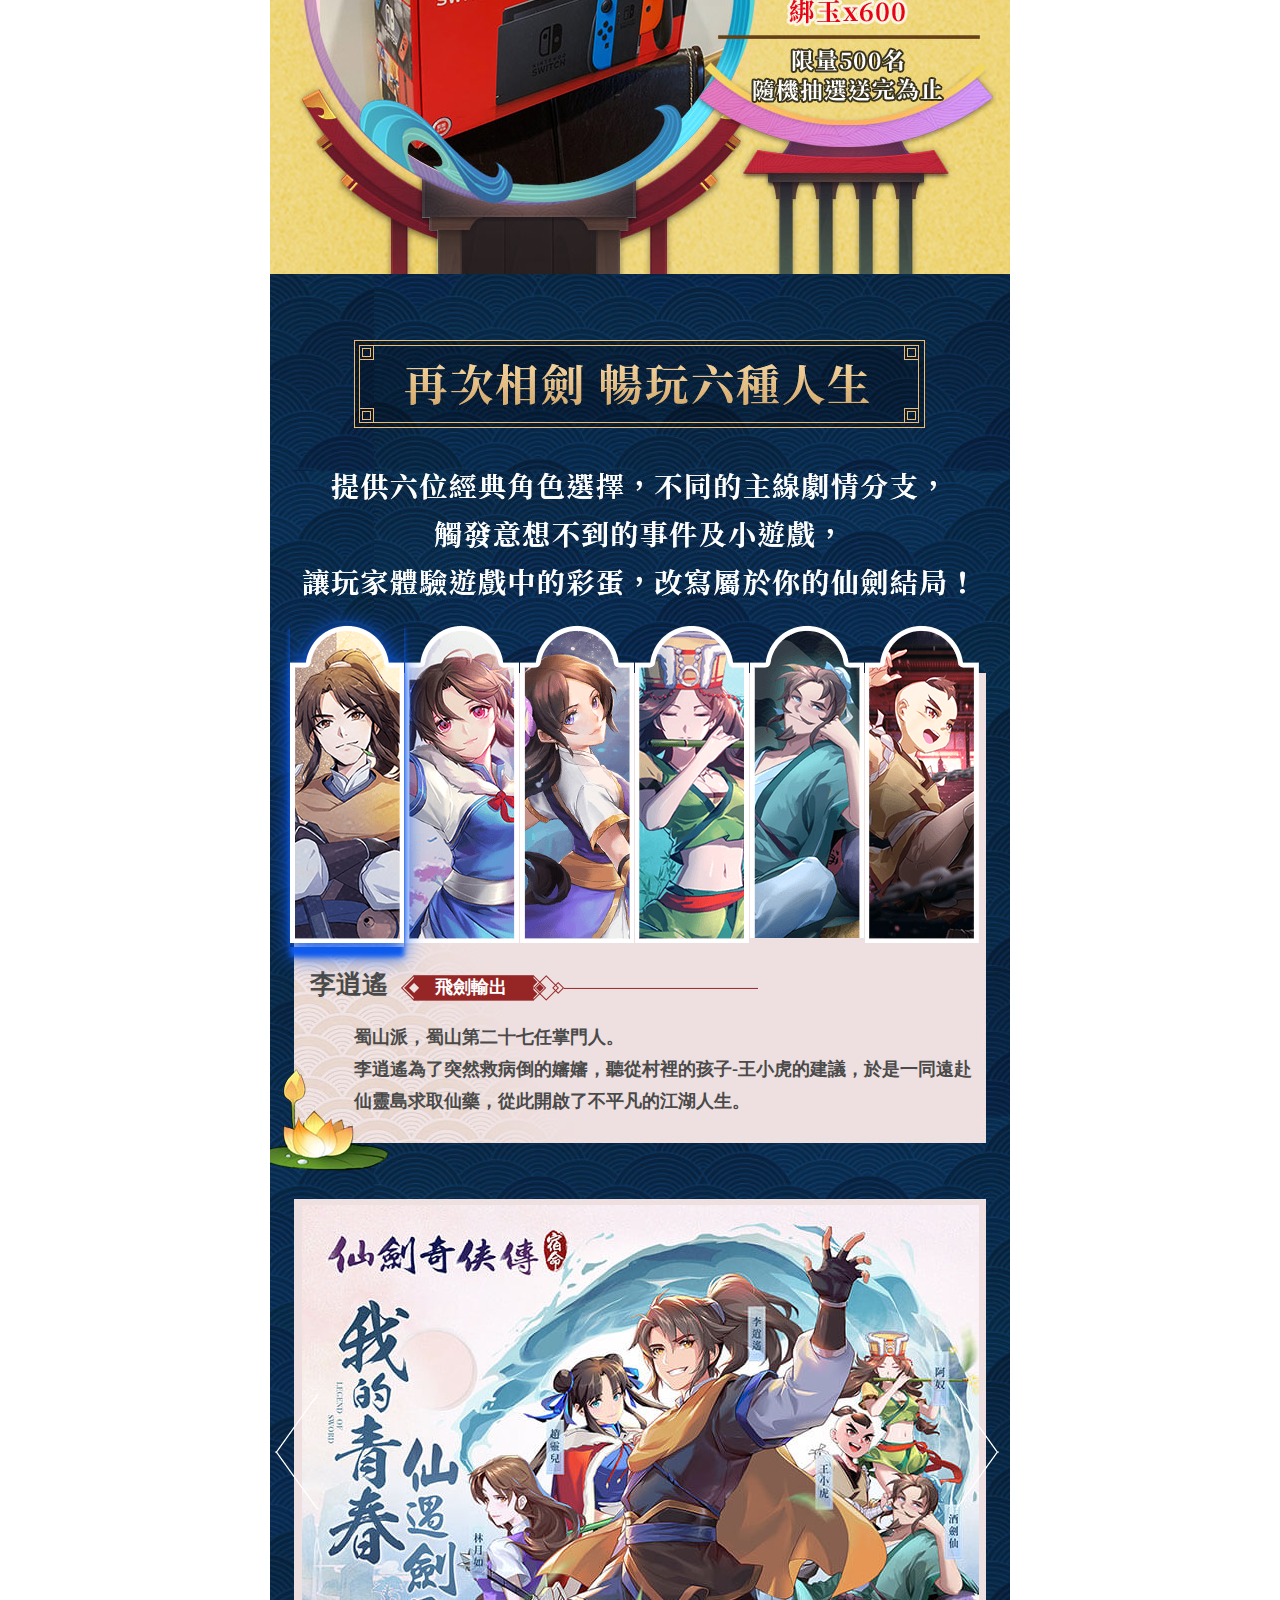
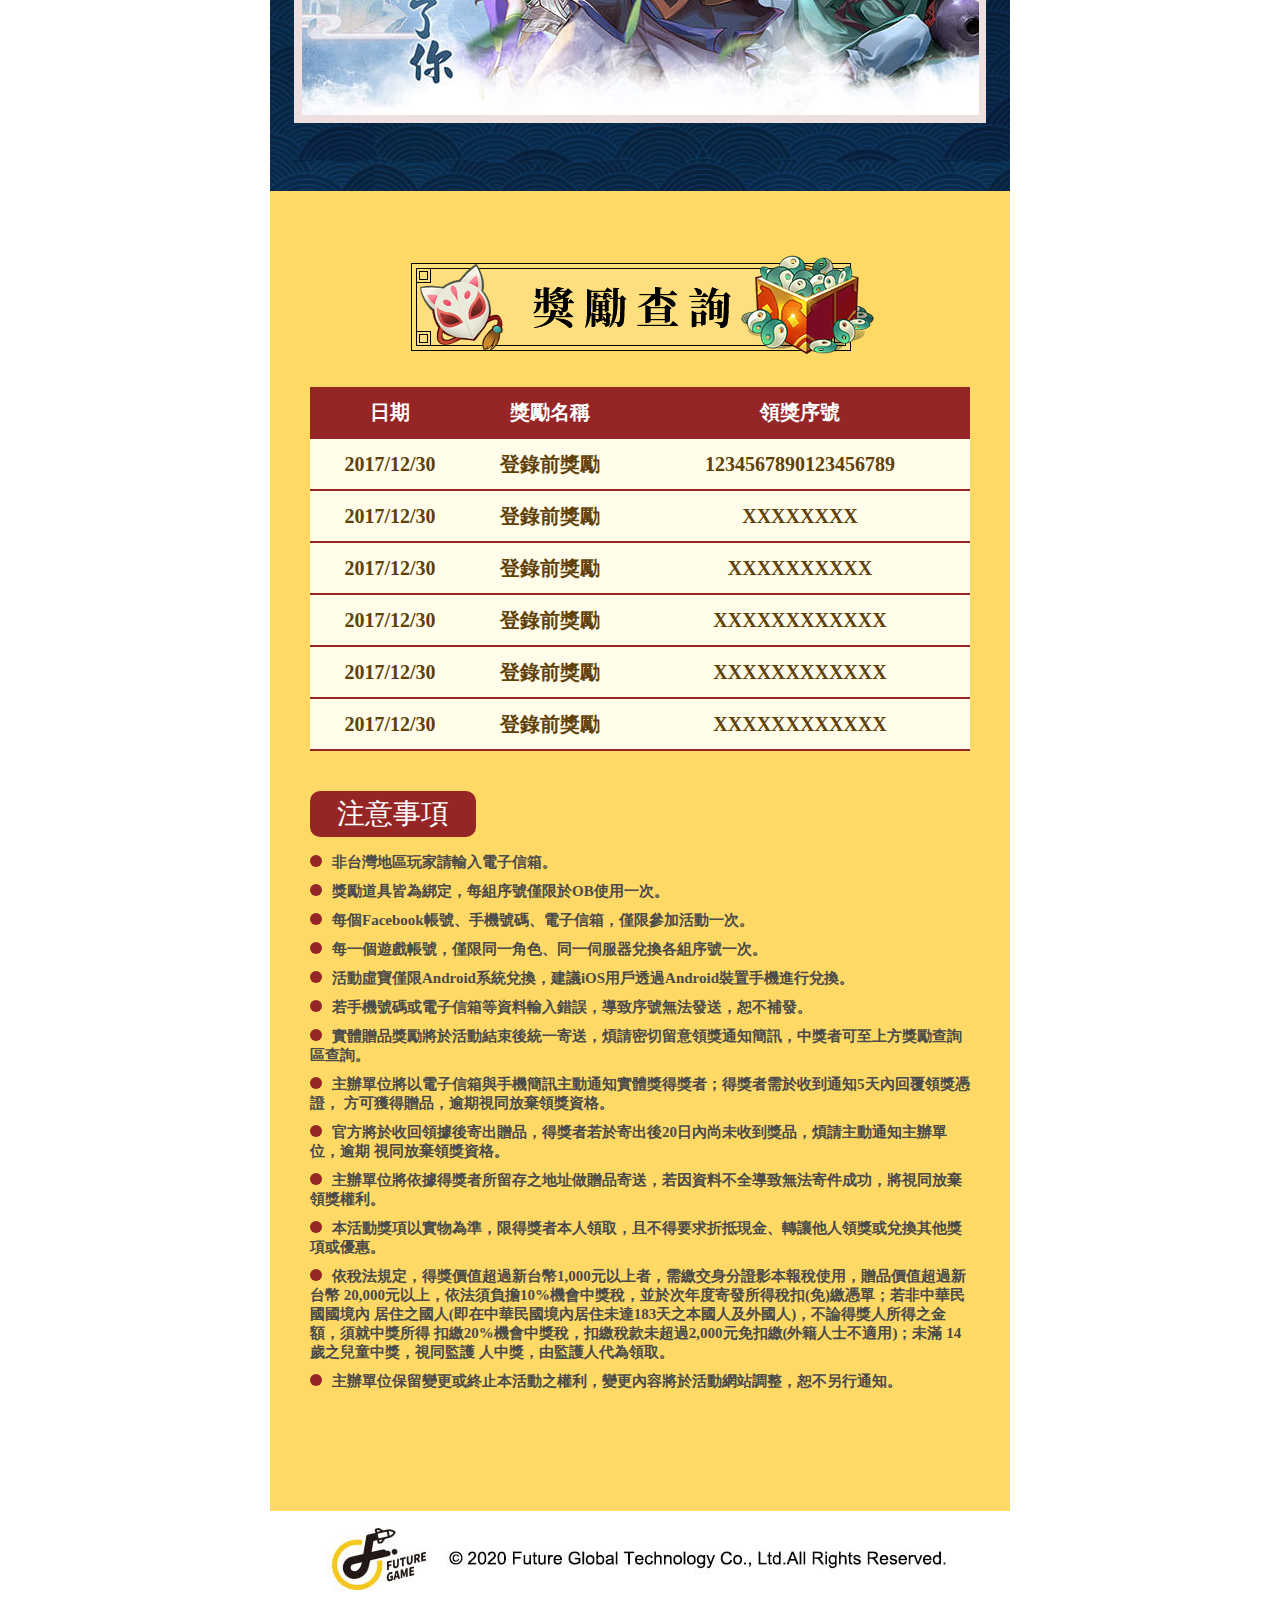
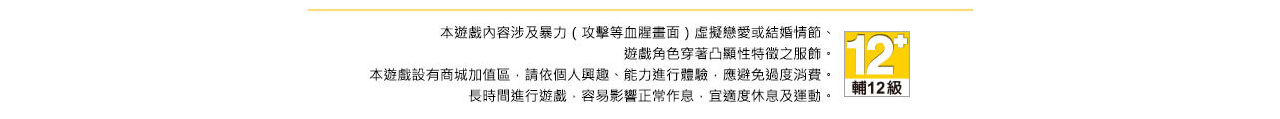
==== commit 95b0e078: "modify" ====
--- a/css/shou_main.css
+++ b/css/shou_main.css
@@ -13,7 +13,7 @@
 .hidden{display: none;}
 hr{ line-height:1; height:1px; background:none; border-top:1px dashed #9F9F9F;border-bottom:1px dashed #fff;}
 /* [background]  */
-html{min-height: 100%;overflow: auto;position:relative;	z-index: 1;	background: #fff;}
+html{min-height: 100%;position:relative;	z-index: 1;	background: #fff;}
 body{position: relative;z-index:1;font-size:15px;color:#4A4A4A; }
 /* basics */
 a:hover {color: #0f93b9;}
@@ -147,4 +147,4 @@
 #gotop {display: none;position: fixed;right: 1%;bottom:20px;padding: 10px 10px;font-size: 20px;background: #777;color: white;cursor: pointer;	z-index:11111;}
 .footer{width:740px; height:208px;}
 
-.top_right {width: 71px;background:url(../images/right_bg.png);height:395px;position: fixed; top: 50%; right:0px;margin-top: -198px; z-index:1111;}
+/* .top_right {width: 71px;background:url(../images/right_bg.png);height:395px;position: fixed; top: 50%; right:0px;margin-top: -198px; z-index:1111;} */
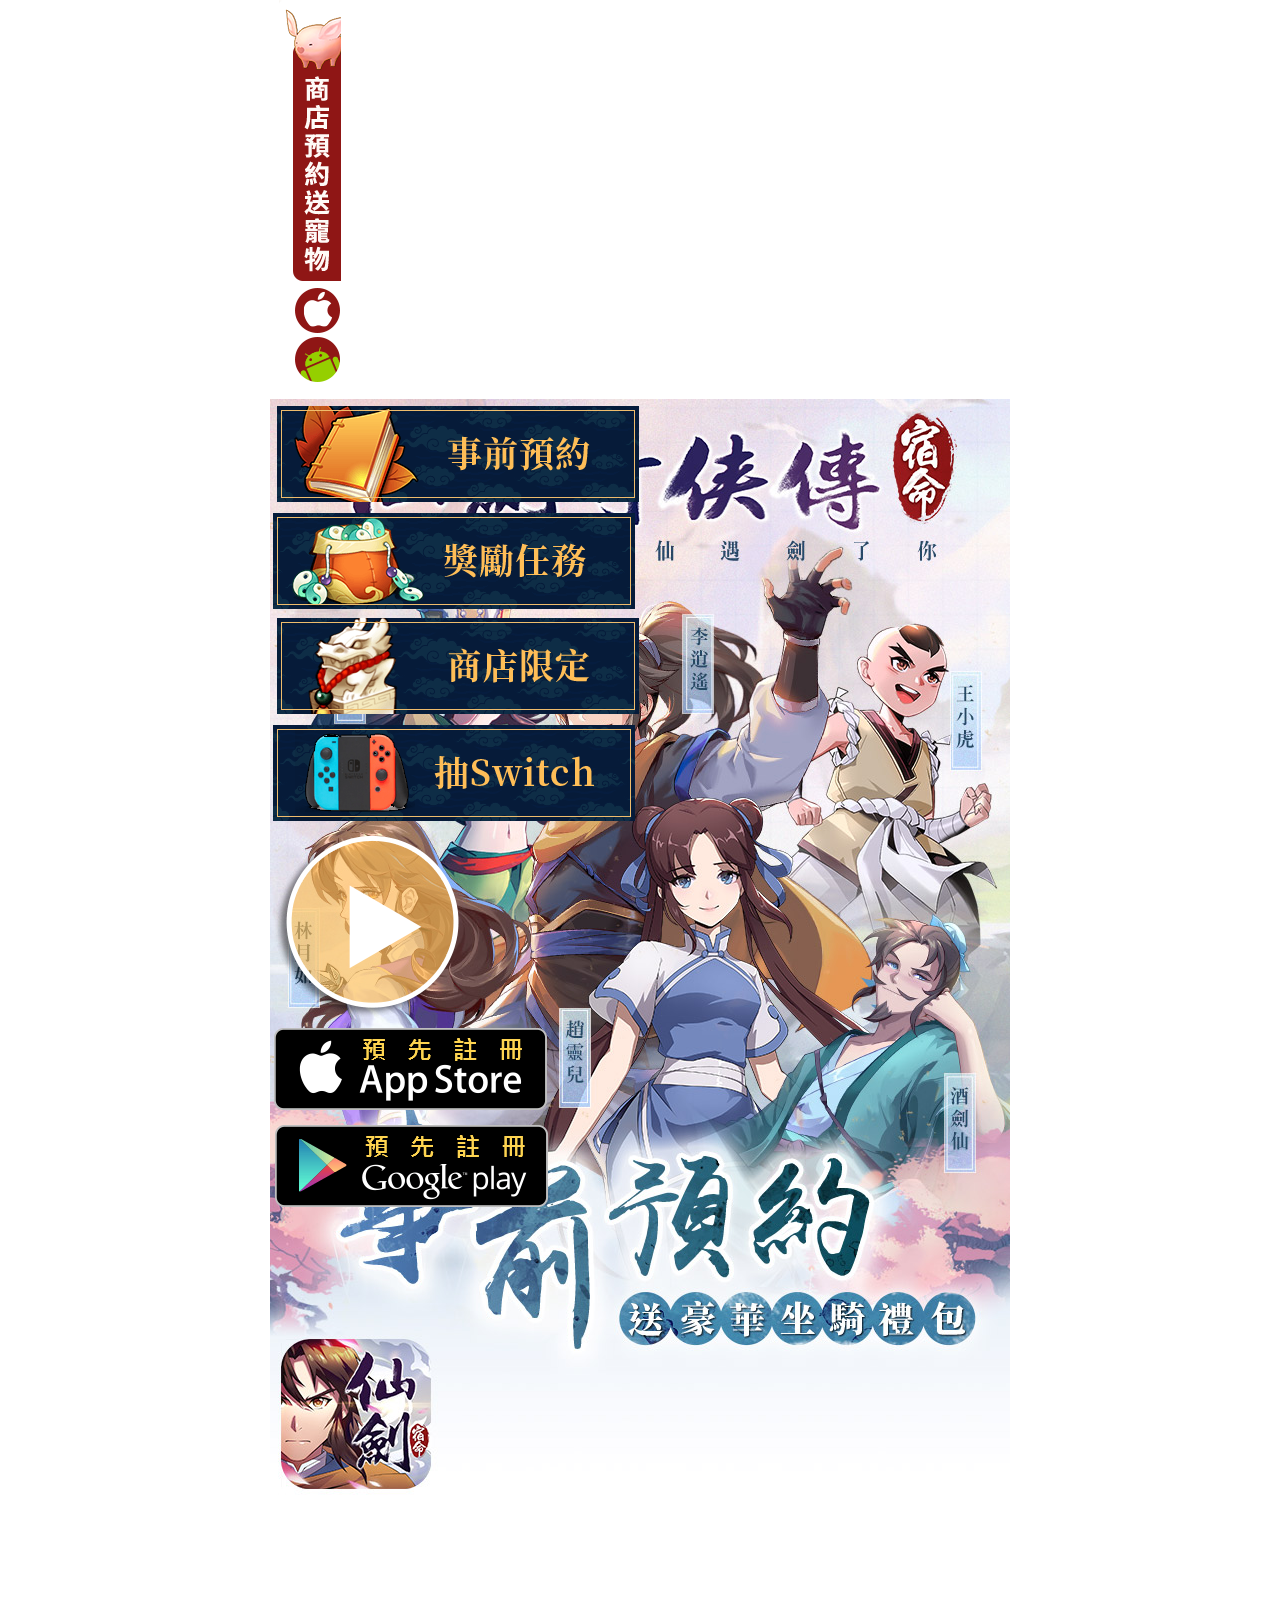
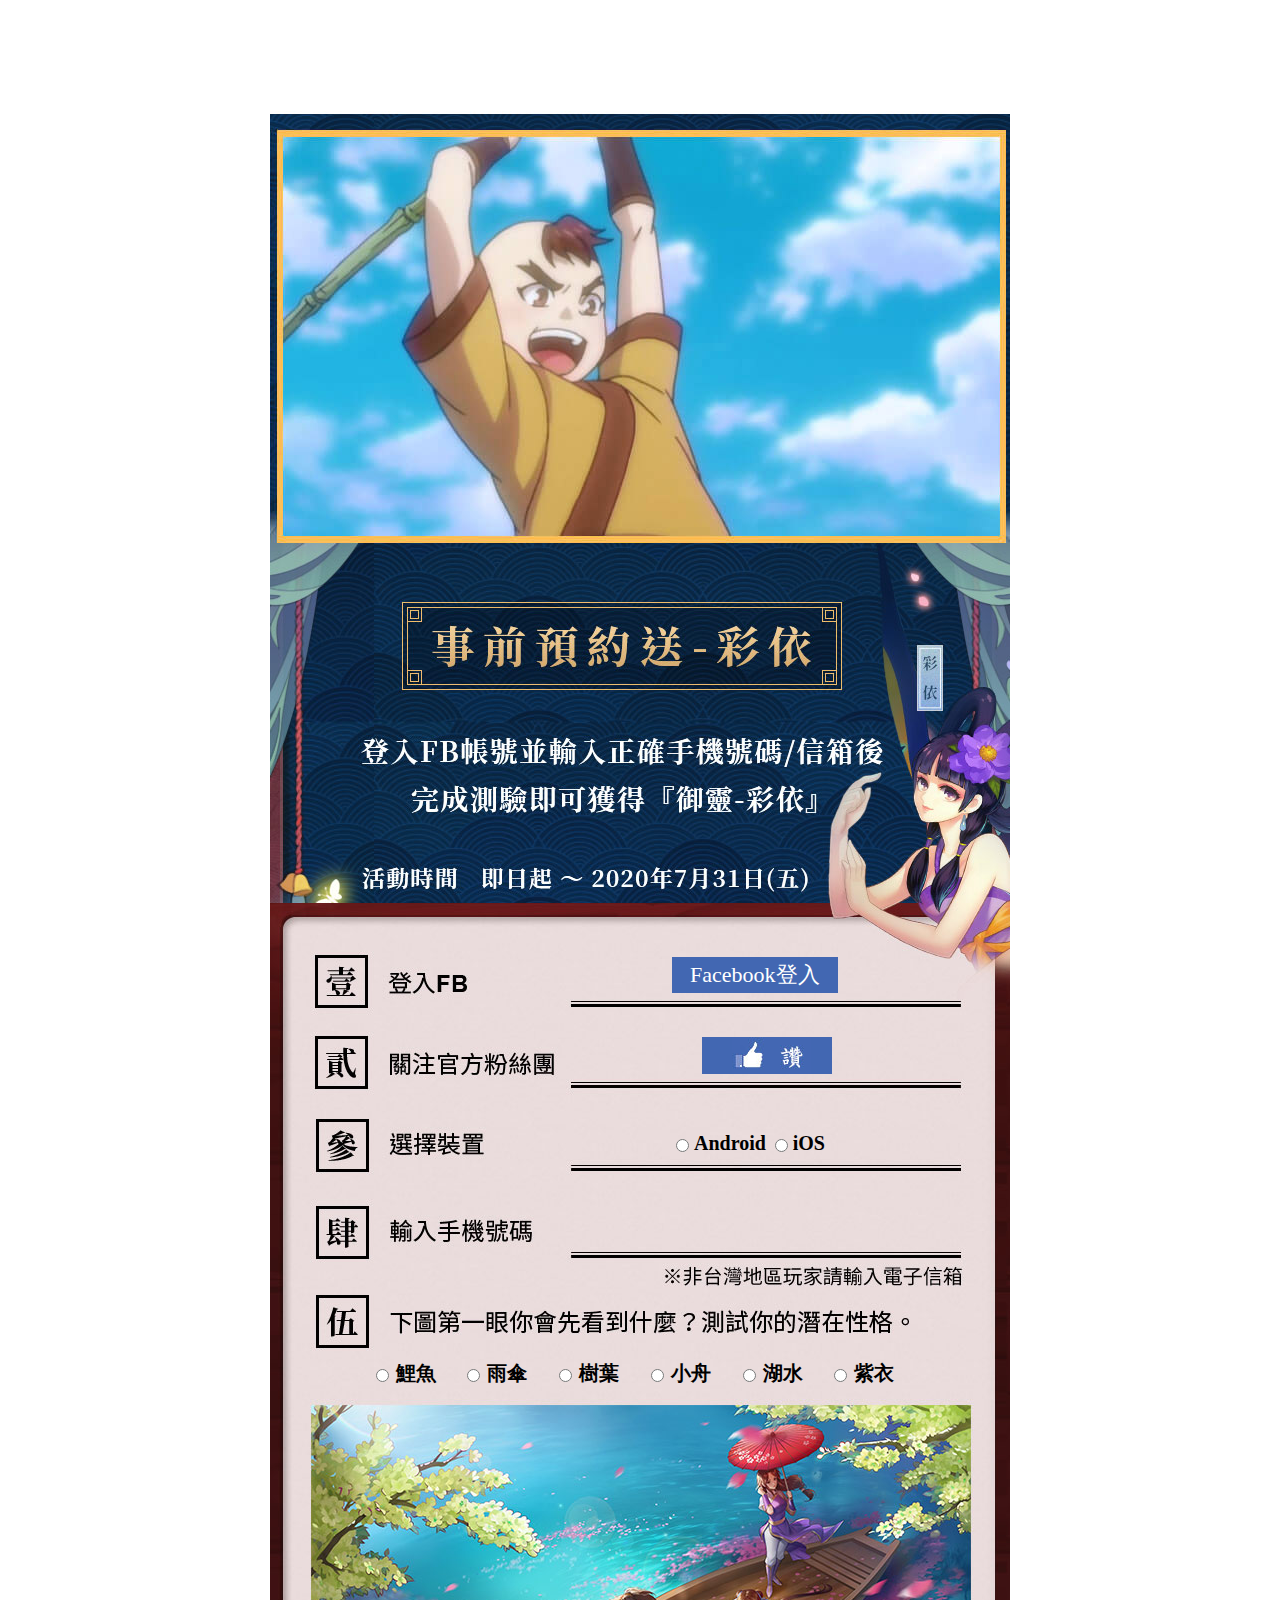
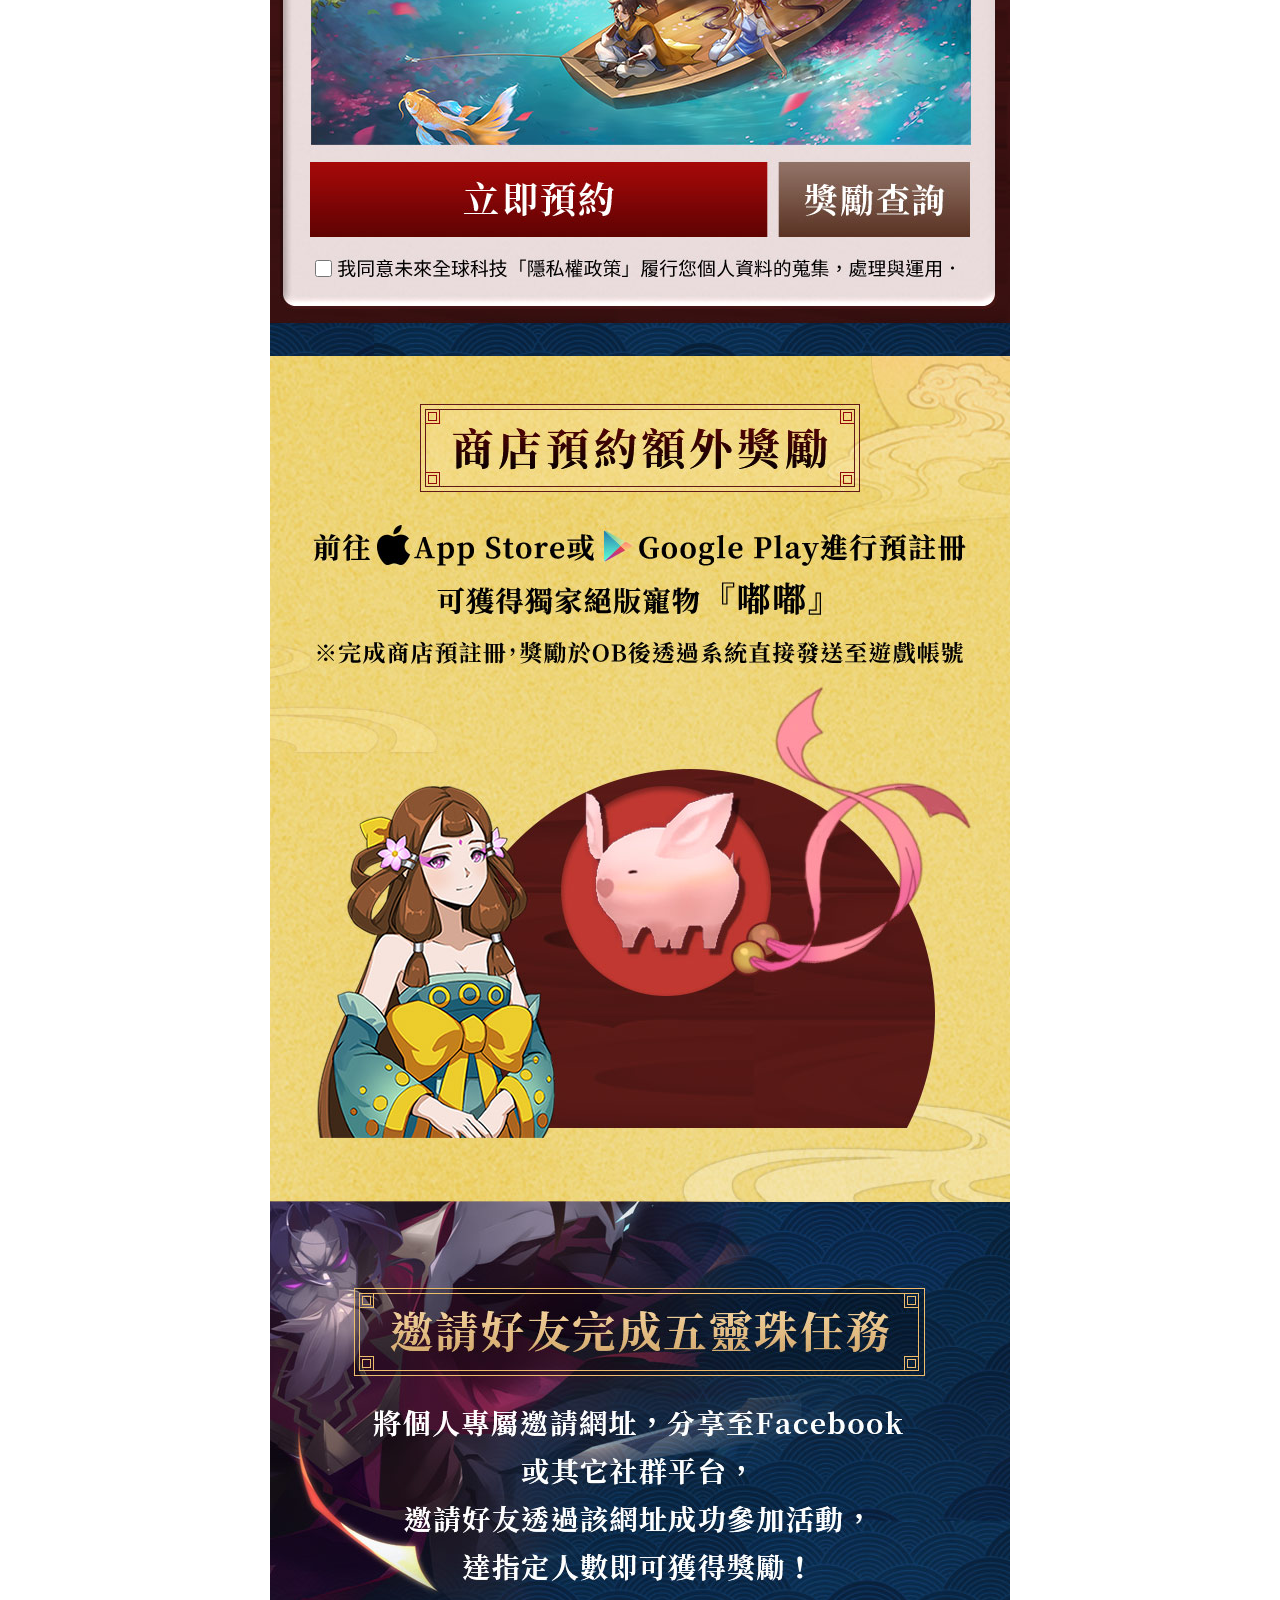
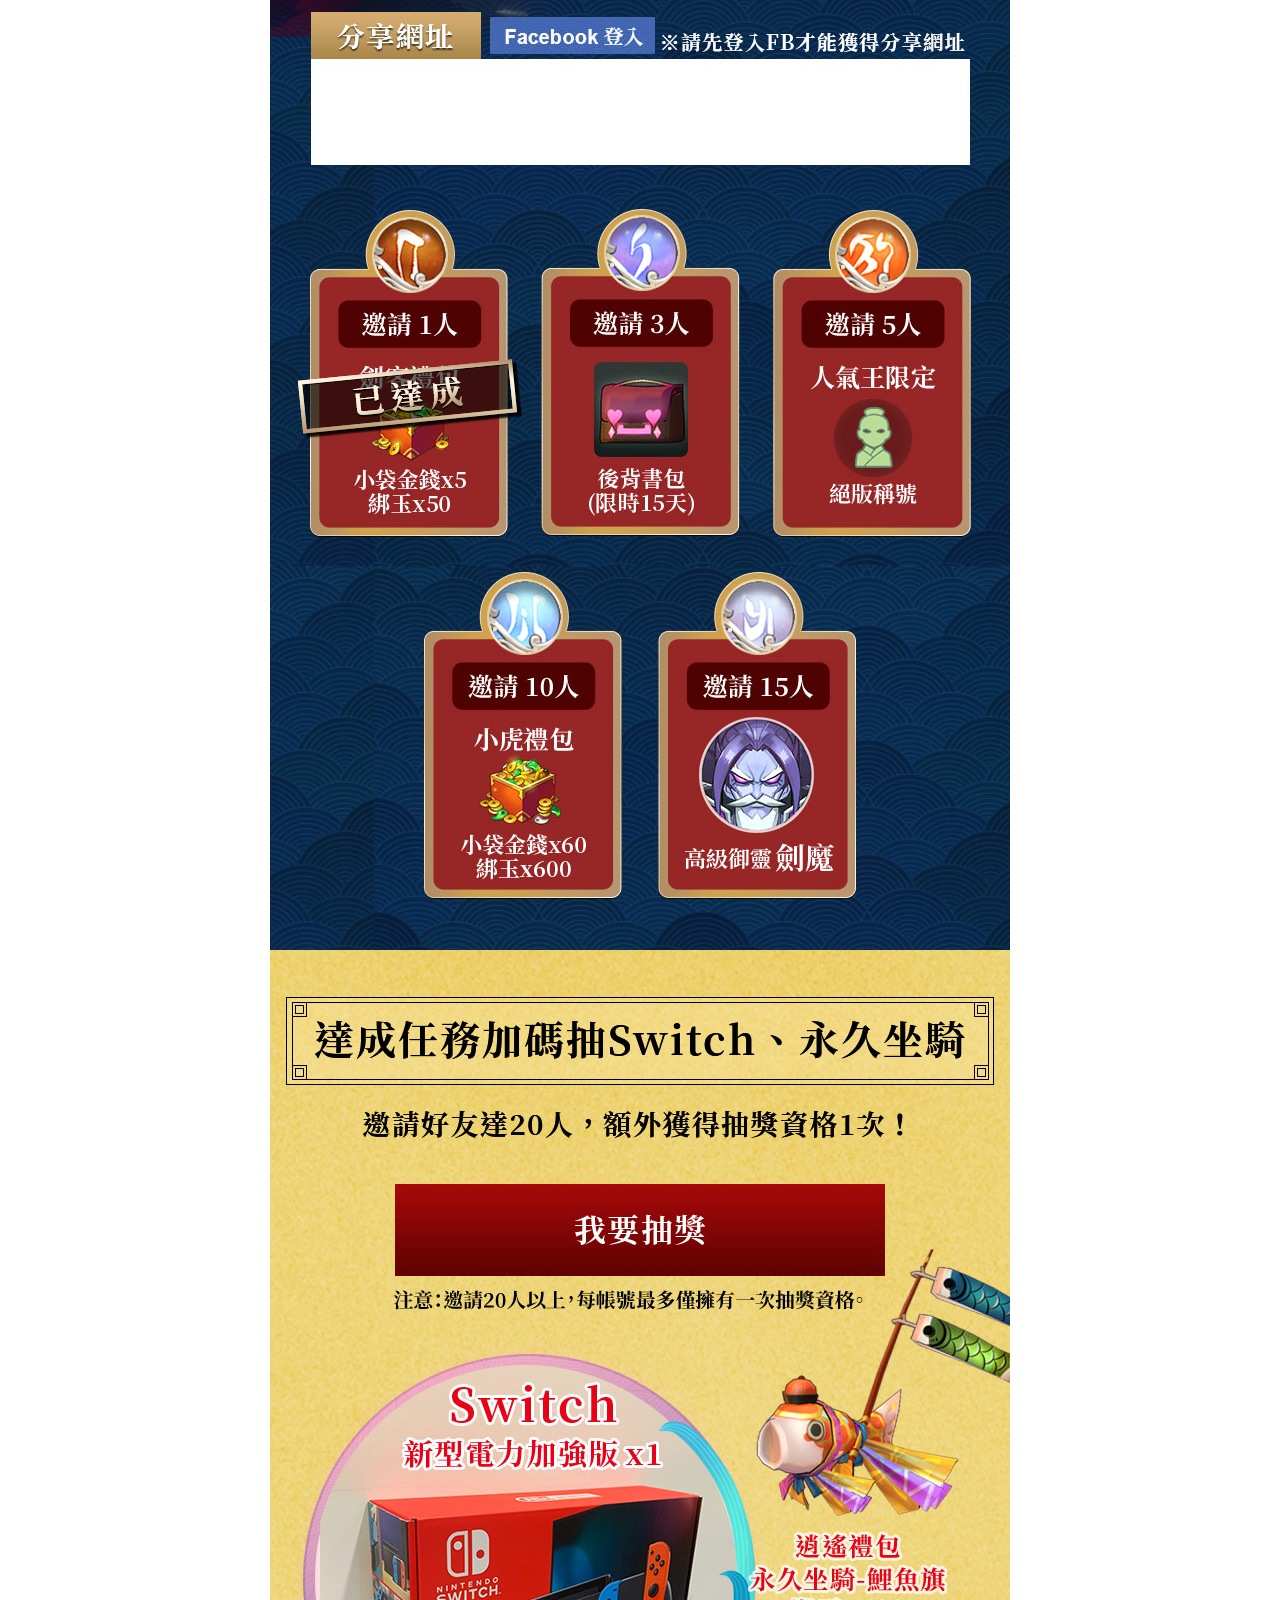
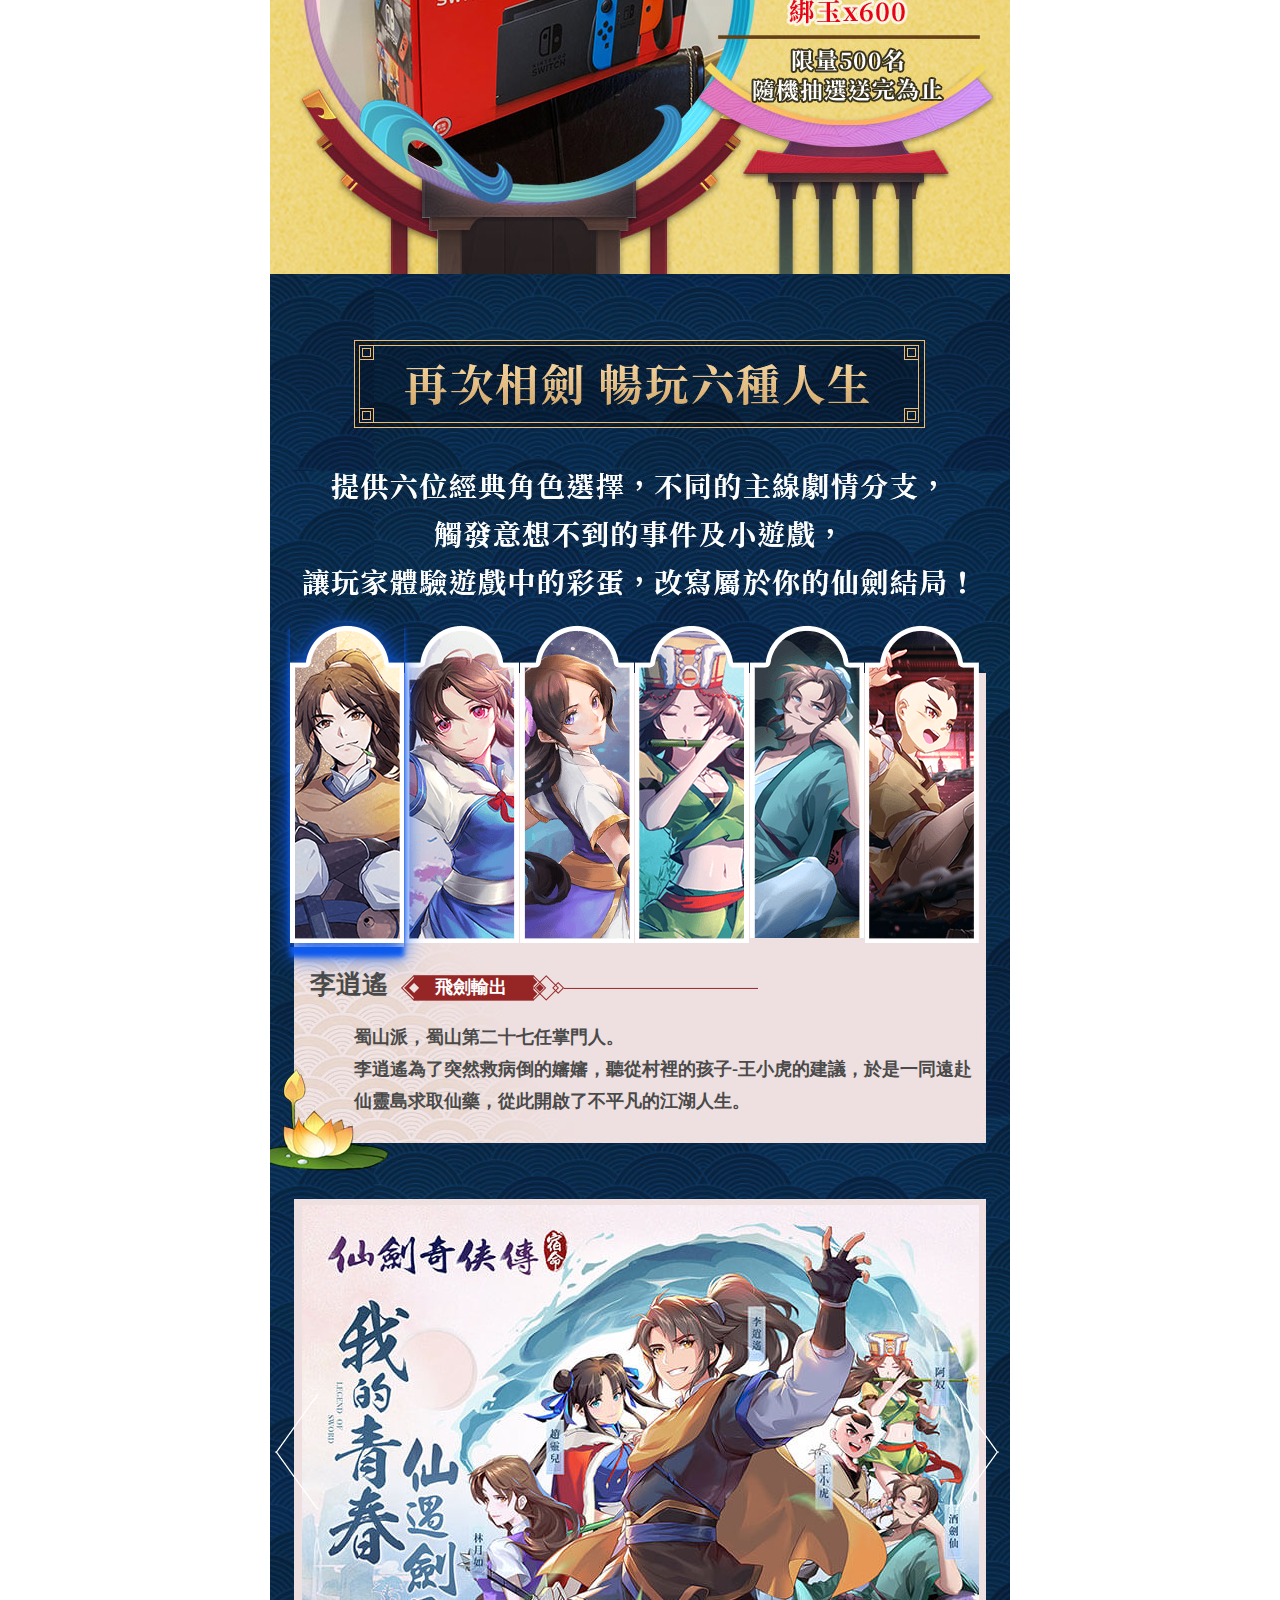
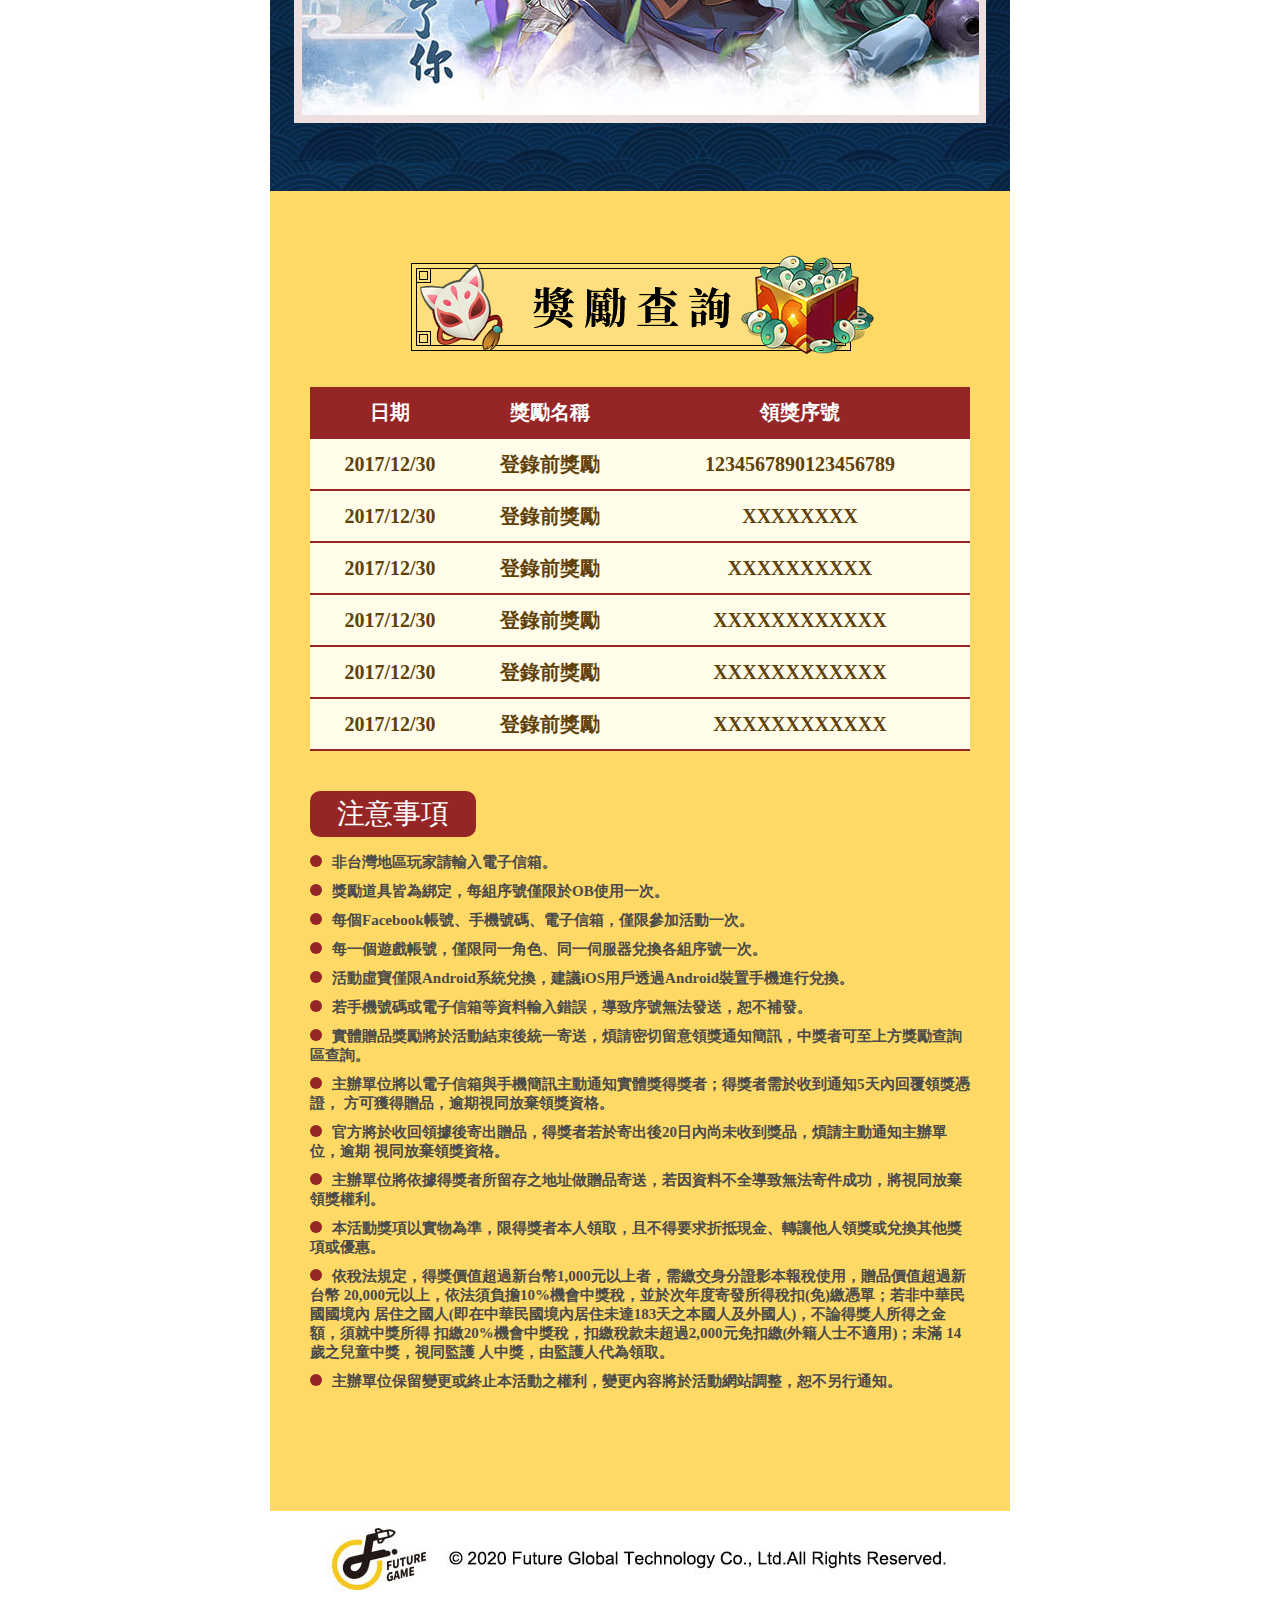
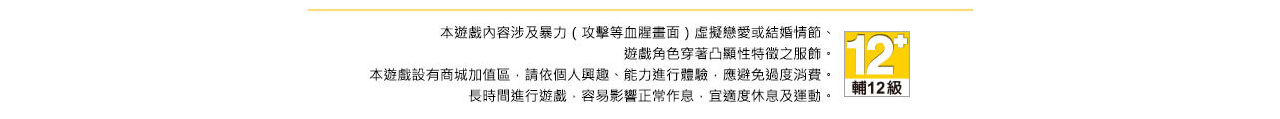
==== commit 64065d7f: "de" ====
--- a/index.html
+++ b/index.html
@@ -13,6 +13,40 @@
     <link rel="stylesheet" href="css/swiper.min.css"/>
     <link rel="stylesheet" href="css/shou_main.css" />
     <link rel="stylesheet" href="css/colorbox.css" />
+    <script type="text/javascript" src="js/jquery-1.10.1.min.js"></script>
+<script type="text/javascript" src="js/jquery.colorbox.js"></script>
+<script type="text/javascript" src="js/swiper.min.js"></script>
+<script type="text/javascript" src="js/lunbo_index.js"></script>
+    <script>
+      $(document).ready(function(){
+         //弹出
+        $(".iframe").colorbox({iframe:true, width:"710px", height:"810px"});
+             //达成任务加吗弹出
+        $(".iframe3").colorbox({iframe:true, transition:"none", width:"460px", height:"660px"});
+        $(".iframe2").colorbox({iframe:true, width:"660px", height:"460px"});
+        });
+      </script>
+      <!--浏览器兼容HTML5标签-->
+      <!--[if lt IE 9]>
+        <script type="text/javascript" src="/js/html5.js"></script>
+      <![endif]-->
+      <!--移动端版本兼容 -->
+      <script type="text/javascript">
+        var phoneWidth =  parseInt(window.screen.width);
+        var phoneScale = phoneWidth/740;
+        var ua = navigator.userAgent;
+        if (/Android (\d+\.\d+)/.test(ua)){
+          var version = parseFloat(RegExp.$1);
+          if(version>2.3){
+            document.write('<meta name="viewport" content="width=740, minimum-scale = '+phoneScale+', maximum-scale = '+phoneScale+', target-densitydpi=device-dpi">');
+          }else{
+            document.write('<meta name="viewport" content="width=740, target-densitydpi=device-dpi">');
+          }
+        } else {
+          document.write('<meta name="viewport" content="width=740, user-scalable=no, target-densitydpi=device-dpi">');
+        }
+      </script>
+      <!--移动端版本兼容 end -->
 </head>
 <body>
 <div id="wrapper">
@@ -224,10 +258,7 @@
      </div>
      <div id="gotop">TOP</div>  
 </div>
-<script type="text/javascript" src="js/jquery-1.10.1.min.js"></script>
-<script type="text/javascript" src="js/jquery.colorbox.js"></script>
-<script type="text/javascript" src="js/swiper.min.js"></script>
-<script type="text/javascript" src="js/lunbo_index.js"></script>
+
 <script>
   var swiper = new Swiper('.part6_container', {
     spaceBetween: 30,
@@ -247,36 +278,7 @@
       },
   });
 </script>
-<script>
-$(document).ready(function(){
-   //弹出
-  $(".iframe").colorbox({iframe:true, width:"710px", height:"810px"});
-       //达成任务加吗弹出
-  $(".iframe3").colorbox({iframe:true, transition:"none", width:"460px", height:"660px"});
-  $(".iframe2").colorbox({iframe:true, width:"660px", height:"460px"});
-  });
-</script>
-<!--浏览器兼容HTML5标签-->
-<!--[if lt IE 9]>
-  <script type="text/javascript" src="/js/html5.js"></script>
-<![endif]-->
-<!--移动端版本兼容 -->
-<script type="text/javascript">
-  var phoneWidth =  parseInt(window.screen.width);
-  var phoneScale = phoneWidth/740;
-  var ua = navigator.userAgent;
-  if (/Android (\d+\.\d+)/.test(ua)){
-    var version = parseFloat(RegExp.$1);
-    if(version>2.3){
-      document.write('<meta name="viewport" content="width=740, minimum-scale = '+phoneScale+', maximum-scale = '+phoneScale+', target-densitydpi=device-dpi">');
-    }else{
-      document.write('<meta name="viewport" content="width=740, target-densitydpi=device-dpi">');
-    }
-  } else {
-    document.write('<meta name="viewport" content="width=740, user-scalable=no, target-densitydpi=device-dpi">');
-  }
-</script>
-<!--移动端版本兼容 end -->
+
 </body>
 </html>
 
--- a/css/shou_main.css
+++ b/css/shou_main.css
@@ -21,61 +21,16 @@
 #wrapper{width: 740px; margin:0 auto; position:relative; overflow-x:hidden; }
 /*第一屏*/
 .part1{background-image:url(../images/phone_img_bg_01.jpg); width:740px; height:1744px; position:relative}
-.hand{ cursor:pointer;transition: all .6s;}
+/* .hand{ cursor:pointer;transition: all .6s;}
 .logo a{width: 681px;height: 120px; position: absolute;top: 15px;left: 20px; cursor:pointer; display:block; }
 .sprite {width: 214px;height: 207px;position: absolute;top:1423px;left: 262px; 	}
-.goog_img{position:absolute; top:972px; left:163px;}
-.goog_img img {overflow-x: hidden;overflow-y: hidden;  position: relative;z-index:1;transition-delay: 0s;transition-duration: 1s;transition-property: all; transition-timing-function: ease;
-	/* Firefox 4 */
-	-moz-transition-delay: 0s;
-    -moz-transition-duration: 1s;  
-    -moz-transition-property: all;
-    -moz-transition-timing-function: ease;
-	/* Safari 和 Chrome */
-	-webkit-transition-delay: 0s;
-    -webkit-transition-duration: 1s;
-    -webkit-transition-property: all;
-    -webkit-transition-timing-function: ease;
-	/* Opera */
-	-o-transition-delay: 0s;
-    -o-transition-duration: 1s;
-    -o-transition-property: all;
-    -o-transition-timing-function: ease;
-	border-radius:10px;}
-.goog_img img:hover {transform: scale(1.2, 1.2);	
-	-ms-transform:scale(1.2, 1.2); 	/* IE 9 */
-	-moz-transform:scale(1.2, 1.2); 	/* Firefox */
-	-webkit-transform:scale(1.2, 1.2); /* Safari 和 Chrome */
-	-o-transform:scale(1.2, 1.2); 	/* Opera */}
-
-.app_img{    position: absolute; top: 972px;left: 441px;}
-.app_img img {overflow-x: hidden;overflow-y: hidden;  position: relative;z-index:1;transition-delay: 0s;transition-duration: 1s;transition-property: all; transition-timing-function: ease;
-	/* Firefox 4 */
-	-moz-transition-delay: 0s;
-    -moz-transition-duration: 1s;  
-    -moz-transition-property: all;
-    -moz-transition-timing-function: ease;
-	/* Safari 和 Chrome */
-	-webkit-transition-delay: 0s;
-    -webkit-transition-duration: 1s;
-    -webkit-transition-property: all;
-    -webkit-transition-timing-function: ease;
-	/* Opera */
-	-o-transition-delay: 0s;
-    -o-transition-duration: 1s;
-    -o-transition-property: all;
-    -o-transition-timing-function: ease;
-	border-radius:10px;}
-.app_img img:hover {transform: scale(1.2, 1.2);	
-	-ms-transform:scale(1.2, 1.2); 	/* IE 9 */
-	-moz-transform:scale(1.2, 1.2); 	/* Firefox */
-	-webkit-transform:scale(1.2, 1.2); /* Safari 和 Chrome */
-	-o-transform:scale(1.2, 1.2); 	/* Opera */}
+.goog_img{position:absolute; top:972px; left:163px;} */
+/* 
 #one{position:absolute; left:0px; top:1078px; cursor:pointer;}
 #two{position:absolute; left:373px; top:1078px; cursor:pointer;}
 #three{position:absolute; left:0px; top:1186px; cursor:pointer;}
 #four{position:absolute; left:373px; top:1186px; cursor:pointer;}
-.list_ul li{height:99px;padding-top:20px; margin-bottom:2px;width:360px;}
+.list_ul li{height:99px;padding-top:20px; margin-bottom:2px;width:360px;} */
 /*首页第二屏*/
 .part2{background-image:url(../images/phone_img_bg_02.jpg); width:740px; height:1413px; position:relative;}
 .face_book{font-size:22px; color:#fff; padding:3px 18px;background:#4267b2; display:flex; justify-content:center; align-items:center;position: absolute;top: 414px; left:402px;}
